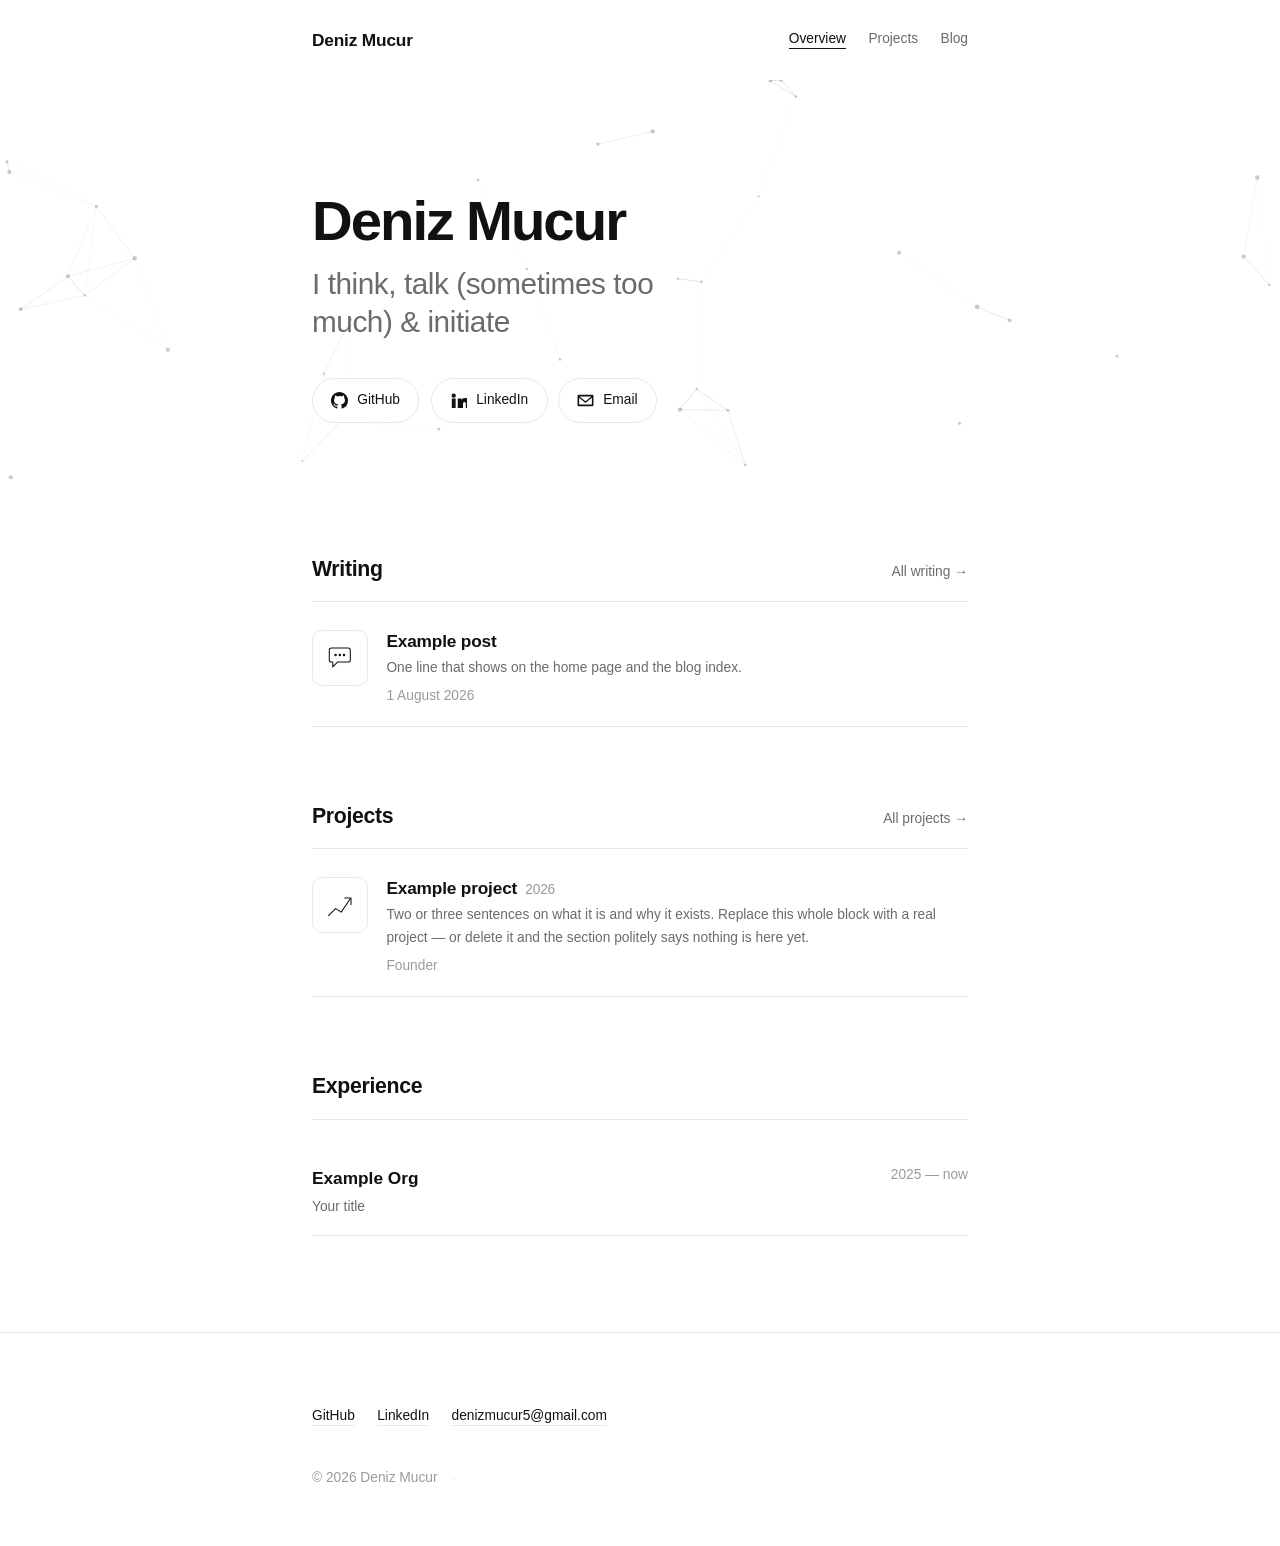
==== index.html @ f3b54692 "Build personal site: overview, projects, blog Static site with no build step. Everything editable li" ====
<!doctype html>
<html lang="en">
  <head>
    <meta charset="utf-8" />
    <meta name="viewport" content="width=device-width, initial-scale=1" />
    <title>Deniz Mucur</title>
    <meta
      name="description"
      content="Deniz Mucur — I think, talk (sometimes too much) & initiate."
    />
    <link rel="icon" href="favicon.svg" type="image/svg+xml" />
    <link rel="stylesheet" href="css/style.css" />

    <meta property="og:type" content="website" />
    <meta property="og:title" content="Deniz Mucur" />
    <meta
      property="og:description"
      content="I think, talk (sometimes too much) & initiate."
    />

    <script defer src="content.js"></script>
    <script defer src="js/glyphs.js"></script>
    <script defer src="js/site.js"></script>
    <script defer src="js/hero.js"></script>
    <script defer src="js/game.js"></script>
  </head>

  <body data-page="home">
    <a class="skip" href="#main">Skip to content</a>

    <header class="site-head" data-site-head></header>

    <main id="main">
      <section class="hero">
        <canvas id="hero-canvas" aria-hidden="true"></canvas>
        <div class="wrap">
          <!-- Text below is the fallback for no-JS; content.js is authoritative. -->
          <h1 data-hero-name>Deniz Mucur</h1>
          <p class="tagline" data-hero-tagline>
            I think, talk (sometimes too much) &amp; initiate
          </p>
          <div class="contact" data-contact>
            <a class="btn" href="https://github.com/denizzmcr">GitHub</a>
            <a class="btn" href="https://www.linkedin.com/in/deniz-mucur-66b63136b/">LinkedIn</a>
            <a class="btn" href="mailto:denizmucur5@gmail.com">Email</a>
          </div>
        </div>
      </section>

      <div class="wrap">
        <section class="section reveal">
          <div class="section-head">
            <h2>Writing</h2>
            <a class="section-more" href="blog.html">All writing</a>
          </div>
          <div class="entries" data-home-posts></div>
        </section>

        <section class="section reveal">
          <div class="section-head">
            <h2>Projects</h2>
            <a class="section-more" href="projects.html">All projects</a>
          </div>
          <div class="entries" data-home-projects></div>
        </section>

        <section class="section reveal">
          <div class="section-head">
            <h2>Experience</h2>
          </div>
          <ul class="entries" data-experience></ul>
        </section>
      </div>
    </main>

    <footer class="site-foot" data-site-foot></footer>
  </body>
</html>
---- css/style.css ----
/* ============================================================
   Deniz Mucur — personal site
   Light, editorial, black on white. One accent. No web fonts.
   ============================================================ */

/* ── Tokens ───────────────────────────────────────────────── */
:root {
  --bg: #ffffff;
  --ink: #111111;
  --muted: #6b6b6b;
  --faint: #9a9a9a;
  --rule: #e8e8e8;
  --tint: #f6f7f9;
  --accent: #2b5cff;

  --wrap: 44rem;
  --measure: 38rem;

  /* fluid type scale */
  --step--1: clamp(0.8rem, 0.78rem + 0.1vw, 0.86rem);
  --step-0: clamp(1rem, 0.97rem + 0.15vw, 1.08rem);
  --step-1: clamp(1.15rem, 1.09rem + 0.3vw, 1.35rem);
  --step-2: clamp(1.45rem, 1.3rem + 0.7vw, 1.9rem);
  --step-3: clamp(2.1rem, 1.6rem + 2.4vw, 3.6rem);

  --sans: -apple-system, BlinkMacSystemFont, "Segoe UI", Inter, Roboto,
    "Helvetica Neue", Arial, sans-serif;
  --mono: ui-monospace, SFMono-Regular, "SF Mono", Menlo, Consolas, monospace;

  --ease: cubic-bezier(0.22, 0.61, 0.36, 1);
}

/* ── Reset ────────────────────────────────────────────────── */
*,
*::before,
*::after {
  box-sizing: border-box;
}
* {
  margin: 0;
}
html {
  -webkit-text-size-adjust: 100%;
  scroll-behavior: smooth;
}
body {
  background: var(--bg);
  color: var(--ink);
  font: 400 var(--step-0) / 1.65 var(--sans);
  -webkit-font-smoothing: antialiased;
  text-rendering: optimizeLegibility;
  overflow-x: hidden;
}
img,
svg,
canvas {
  display: block;
  max-width: 100%;
}
button {
  font: inherit;
  color: inherit;
  background: none;
  border: 0;
  cursor: pointer;
}
a {
  color: inherit;
}
ul,
ol {
  list-style: none;
  padding: 0;
}

:focus-visible {
  outline: 2px solid var(--accent);
  outline-offset: 3px;
  border-radius: 3px;
}

.skip {
  position: absolute;
  left: -9999px;
  top: 0;
  background: var(--ink);
  color: var(--bg);
  padding: 0.6rem 1rem;
  z-index: 100;
}
.skip:focus {
  left: 0.5rem;
  top: 0.5rem;
}

.visually-hidden {
  position: absolute;
  width: 1px;
  height: 1px;
  overflow: hidden;
  clip: rect(0 0 0 0);
  clip-path: inset(50%);
  white-space: nowrap;
}

/* ── Layout ───────────────────────────────────────────────── */
.wrap {
  width: 100%;
  max-width: var(--wrap);
  margin-inline: auto;
  padding-inline: 1.5rem;
}

main {
  padding-bottom: 1rem;
}

.section {
  margin-top: 4.5rem;
}

.section-head {
  display: flex;
  align-items: baseline;
  justify-content: space-between;
  gap: 1rem;
  padding-bottom: 0.9rem;
  margin-bottom: 1.75rem;
  border-bottom: 1px solid var(--rule);
}
.section-head h2 {
  font-size: var(--step-1);
  font-weight: 600;
  letter-spacing: -0.015em;
}
.section-more {
  font-size: var(--step--1);
  color: var(--muted);
  text-decoration: none;
  white-space: nowrap;
  transition: color 0.15s var(--ease);
}
.section-more:hover {
  color: var(--accent);
}
.section-more::after {
  content: " →";
}

.empty {
  color: var(--faint);
  font-size: var(--step--1);
  padding: 1.25rem 0 0.5rem;
}

/* ── Header ───────────────────────────────────────────────── */
.site-head {
  position: relative;
  z-index: 3;
  padding: 1.6rem 0;
}
.site-head .wrap {
  display: flex;
  align-items: center;
  justify-content: space-between;
  gap: 1.5rem;
}
.brand {
  font-weight: 600;
  text-decoration: none;
  letter-spacing: -0.01em;
}
.site-nav ul {
  display: flex;
  gap: 1.4rem;
  font-size: var(--step--1);
}
.site-nav a {
  color: var(--muted);
  text-decoration: none;
  padding-bottom: 2px;
  border-bottom: 1px solid transparent;
  transition: color 0.15s var(--ease), border-color 0.15s var(--ease);
}
.site-nav a:hover {
  color: var(--ink);
}
.site-nav a[aria-current="page"] {
  color: var(--ink);
  border-bottom-color: var(--ink);
}

/* ── Hero ─────────────────────────────────────────────────── */
.hero {
  position: relative;
  padding: clamp(3rem, 9vw, 7rem) 0 clamp(2rem, 5vw, 3.5rem);
}
#hero-canvas {
  position: absolute;
  inset: 0;
  width: 100%;
  height: 100%;
  z-index: 0;
  pointer-events: none;
}
.hero .wrap {
  position: relative;
  z-index: 1;
}
.hero h1 {
  font-size: var(--step-3);
  font-weight: 600;
  line-height: 1.04;
  letter-spacing: -0.035em;
}
.hero .tagline {
  margin-top: 0.9rem;
  font-size: var(--step-2);
  color: var(--muted);
  letter-spacing: -0.015em;
  line-height: 1.3;
  max-width: 22ch;
}

/* ── Contact buttons ──────────────────────────────────────── */
.contact {
  display: flex;
  flex-wrap: wrap;
  gap: 0.7rem;
  margin-top: 2.25rem;
}
.btn {
  display: inline-flex;
  align-items: center;
  gap: 0.55rem;
  padding: 0.65rem 1.15rem;
  border: 1px solid var(--rule);
  border-radius: 999px;
  background: var(--bg);
  font-size: var(--step--1);
  font-weight: 500;
  text-decoration: none;
  white-space: nowrap;
  transition: border-color 0.18s var(--ease), color 0.18s var(--ease),
    box-shadow 0.18s var(--ease), transform 0.35s var(--ease);
  will-change: transform;
}
.btn:hover {
  border-color: var(--ink);
  box-shadow: 0 6px 18px rgb(0 0 0 / 0.07);
}
.btn.is-magnetic {
  transition: border-color 0.18s var(--ease), color 0.18s var(--ease),
    box-shadow 0.18s var(--ease), transform 0.08s linear;
}
.btn svg {
  width: 17px;
  height: 17px;
  flex: none;
  fill: currentColor;
}
.btn.is-copied {
  border-color: var(--accent);
  color: var(--accent);
}

/* ── Entries (posts + projects) ───────────────────────────── */
.entries {
  display: flex;
  flex-direction: column;
}
.entry {
  display: grid;
  grid-template-columns: 3.5rem 1fr;
  gap: 1.15rem;
  align-items: start;
  padding: 1.15rem 0;
  border-bottom: 1px solid var(--rule);
  text-decoration: none;
  color: inherit;
}
.entries > .entry:first-child {
  padding-top: 0;
}
a.entry {
  transition: background-color 0.18s var(--ease);
}
a.entry:hover {
  background: linear-gradient(90deg, var(--tint), transparent 92%);
  box-shadow: -0.75rem 0 0 var(--tint), 0.75rem 0 0 transparent;
}

.entry-tile {
  display: grid;
  place-items: center;
  width: 3.5rem;
  height: 3.5rem;
  border: 1px solid var(--rule);
  border-radius: 10px;
  color: var(--ink);
  background: var(--bg);
  transition: border-color 0.2s var(--ease), color 0.2s var(--ease);
}
.entry:hover .entry-tile {
  border-color: var(--accent);
  color: var(--accent);
}
.entry-tile .glyph {
  width: 2.1rem;
  height: 2.1rem;
}

.entry-title {
  display: block;
  font-size: var(--step-0);
  font-weight: 600;
  letter-spacing: -0.01em;
  line-height: 1.35;
}
.entry:hover .entry-title {
  color: var(--accent);
}
.entry-blurb {
  display: block;
  margin-top: 0.2rem;
  color: var(--muted);
  font-size: var(--step--1);
  max-width: var(--measure);
}
.entry-meta {
  display: block;
  margin-top: 0.35rem;
  color: var(--faint);
  font-size: var(--step--1);
}
.entry-year {
  margin-left: 0.5rem;
  font-weight: 400;
  color: var(--faint);
  font-size: var(--step--1);
}
.entry-links {
  display: flex;
  flex-wrap: wrap;
  gap: 1rem;
  margin-top: 0.6rem;
  font-size: var(--step--1);
}
.entry-links a {
  color: var(--accent);
  text-decoration: none;
  border-bottom: 1px solid transparent;
}
.entry-links a:hover {
  border-bottom-color: currentColor;
}
.entry-links a::after {
  content: " ↗";
  color: var(--faint);
}

/* roomier cards on the projects page */
.entry--card {
  padding: 1.75rem 0;
}
.entry--card .entry-title {
  font-size: var(--step-1);
}

/* year headings on the blog index */
.year-head {
  margin: 2.5rem 0 0.5rem;
  font-size: var(--step--1);
  font-weight: 500;
  color: var(--faint);
  font-variant-numeric: tabular-nums;
}
.year-head:first-child {
  margin-top: 0;
}

/* ── Experience ───────────────────────────────────────────── */
.xp {
  display: grid;
  grid-template-columns: 1fr auto;
  gap: 0.25rem 1.5rem;
  padding: 1rem 0;
  border-bottom: 1px solid var(--rule);
}
.xp-org {
  font-weight: 600;
}
.xp-period {
  grid-row: 1;
  grid-column: 2;
  color: var(--faint);
  font-size: var(--step--1);
  font-variant-numeric: tabular-nums;
  white-space: nowrap;
}
.xp-role {
  grid-column: 1 / -1;
  color: var(--muted);
  font-size: var(--step--1);
}
.xp-note {
  grid-column: 1 / -1;
  color: var(--faint);
  font-size: var(--step--1);
}

/* ── Footer ───────────────────────────────────────────────── */
.site-foot {
  margin-top: 5rem;
  padding: 3rem 0 3.5rem;
  border-top: 1px solid var(--rule);
}
.foot-bio {
  max-width: var(--measure);
  color: var(--muted);
  font-size: var(--step-0);
}
.foot-bio:empty {
  display: none;
}
.foot-links {
  display: flex;
  flex-wrap: wrap;
  gap: 1.4rem;
  margin-top: 1.5rem;
  font-size: var(--step--1);
}
.foot-links a {
  text-decoration: none;
  color: var(--ink);
  border-bottom: 1px solid var(--rule);
  padding-bottom: 2px;
  transition: color 0.15s var(--ease), border-color 0.15s var(--ease);
}
.foot-links a:hover {
  color: var(--accent);
  border-bottom-color: var(--accent);
}
.colophon {
  display: flex;
  align-items: center;
  gap: 0.5rem;
  margin-top: 2.5rem;
  font-size: var(--step--1);
  color: var(--faint);
}
.egg {
  padding: 0 0.4rem;
  color: var(--rule);
  line-height: 1;
  transition: color 0.2s var(--ease);
}
.egg:hover {
  color: var(--accent);
}

/* ── Prose (blog post body) ───────────────────────────────── */
.post-head {
  margin-top: 2rem;
  padding-bottom: 1.5rem;
  border-bottom: 1px solid var(--rule);
}
.post-head h1 {
  font-size: var(--step-2);
  font-weight: 600;
  letter-spacing: -0.025em;
  line-height: 1.15;
  max-width: var(--measure);
}
.post-date {
  margin-top: 0.6rem;
  color: var(--faint);
  font-size: var(--step--1);
}

.prose {
  max-width: var(--measure);
  margin-top: 2rem;
  font-size: var(--step-0);
  line-height: 1.75;
}
.prose > * + * {
  margin-top: 1.15rem;
}
.prose h2 {
  margin-top: 2.75rem;
  font-size: var(--step-1);
  font-weight: 600;
  letter-spacing: -0.015em;
}
.prose h3 {
  margin-top: 2rem;
  font-size: var(--step-0);
  font-weight: 600;
}
.prose ul,
.prose ol {
  padding-left: 1.3rem;
  list-style: disc;
}
.prose ol {
  list-style: decimal;
}
.prose li + li {
  margin-top: 0.4rem;
}
.prose a {
  color: var(--accent);
  text-decoration: none;
  border-bottom: 1px solid rgb(43 92 255 / 0.3);
}
.prose a:hover {
  border-bottom-color: var(--accent);
}
.prose blockquote {
  padding-left: 1.15rem;
  border-left: 2px solid var(--rule);
  color: var(--muted);
}
.prose code {
  font: 0.9em/1.5 var(--mono);
  background: var(--tint);
  padding: 0.15em 0.4em;
  border-radius: 4px;
}
.prose pre {
  background: var(--tint);
  border: 1px solid var(--rule);
  border-radius: 8px;
  padding: 1rem 1.15rem;
  overflow-x: auto;
}
.prose pre code {
  background: none;
  padding: 0;
  font-size: 0.86rem;
}
.prose img {
  border-radius: 8px;
}
.prose hr {
  border: 0;
  border-top: 1px solid var(--rule);
  margin: 2.5rem 0;
}

.post-nav {
  display: flex;
  justify-content: space-between;
  gap: 1.5rem;
  margin-top: 4rem;
  padding-top: 1.5rem;
  border-top: 1px solid var(--rule);
  font-size: var(--step--1);
}
.post-nav span {
  max-width: 45%;
}
.post-nav-next {
  text-align: right;
}
.post-nav a {
  color: var(--muted);
  text-decoration: none;
}
.post-nav a:hover {
  color: var(--accent);
}

.page-intro {
  margin-top: 1.5rem;
  margin-bottom: 3rem;
}
.page-intro h1 {
  font-size: var(--step-2);
  font-weight: 600;
  letter-spacing: -0.025em;
}
.page-intro p {
  margin-top: 0.5rem;
  color: var(--muted);
  max-width: var(--measure);
}

/* ── Scroll reveal ────────────────────────────────────────────
   Content is visible by default. Only once JS has confirmed it can
   actually run the animation does it add .js-reveal and hide things —
   so a failed observer can never leave the page blank. */
.js-reveal .reveal {
  opacity: 0;
  transform: translateY(12px);
  transition: opacity 0.5s var(--ease), transform 0.5s var(--ease);
}
.js-reveal .reveal.is-visible {
  opacity: 1;
  transform: none;
}

/* ── Glyph illustrations ──────────────────────────────────── */
.glyph {
  width: 100%;
  height: 100%;
  fill: none;
  stroke: currentColor;
  stroke-width: 1.5;
  stroke-linecap: round;
  stroke-linejoin: round;
  overflow: hidden; /* keeps the wave inside its tile as it slides */
}
.glyph .g-dot,
.glyph .g-cell,
.glyph .g-core {
  fill: currentColor;
  stroke: none;
}
/* 100 comfortably exceeds the longest line in a 48-unit box, so at
   offset 0 the whole stroke shows and at offset 100 none of it does. */
.glyph .g-edge,
.glyph .g-draw,
.glyph .g-tip,
.glyph .g-rays line {
  stroke-dasharray: 100;
  stroke-dashoffset: 0;
}
.glyph :where(.g-node, .g-cell, .g-core, .g-layer) {
  transform-box: fill-box;
  transform-origin: center;
}

@keyframes g-draw {
  from {
    stroke-dashoffset: 100;
  }
  to {
    stroke-dashoffset: 0;
  }
}
@keyframes g-pop {
  0% {
    transform: scale(0.4);
    opacity: 0;
  }
  60% {
    transform: scale(1.15);
    opacity: 1;
  }
  100% {
    transform: scale(1);
    opacity: 1;
  }
}
@keyframes g-fade {
  from {
    opacity: 0;
    transform: scale(0.5);
  }
  to {
    opacity: 1;
    transform: scale(1);
  }
}
@keyframes g-type {
  0%,
  60%,
  100% {
    opacity: 0.25;
    transform: translateY(0);
  }
  30% {
    opacity: 1;
    transform: translateY(-2px);
  }
}
@keyframes g-slide {
  to {
    transform: translateX(16px);
  }
}
@keyframes g-spin {
  to {
    transform: rotate(360deg);
  }
}
@keyframes g-spread {
  0% {
    transform: translateY(0);
  }
  55% {
    transform: translateY(var(--dy, 0));
  }
  100% {
    transform: translateY(0);
  }
}

/* one-shot: on first scroll-in, and again on hover */
:where(.entry:hover, .glyph.is-seen) .g-edge,
:where(.entry:hover, .glyph.is-seen) .g-draw,
:where(.entry:hover, .glyph.is-seen) .g-rays line {
  animation: g-draw 0.65s var(--ease) backwards;
}
:where(.entry:hover, .glyph.is-seen) .g-tip {
  animation: g-draw 0.4s var(--ease) 0.45s backwards;
}
:where(.entry:hover, .glyph.is-seen) .g-node {
  animation: g-pop 0.5s var(--ease) backwards;
}
:where(.entry:hover, .glyph.is-seen) .g-cell {
  animation: g-fade 0.4s var(--ease) backwards;
}
:where(.entry:hover, .glyph.is-seen) .g-core {
  animation: g-pop 0.45s var(--ease) 0.2s backwards;
}
:where(.entry:hover, .glyph.is-seen) .g-layer {
  animation: g-spread 0.7s var(--ease);
}

/* staggers */
.glyph .g-node:nth-of-type(1) { animation-delay: 0.1s; }
.glyph .g-node:nth-of-type(2) { animation-delay: 0.2s; }
.glyph .g-node:nth-of-type(3) { animation-delay: 0.3s; }
.glyph .g-node:nth-of-type(4) { animation-delay: 0.4s; }
.glyph .g-cell:nth-of-type(3n + 1) { animation-delay: 0.05s; }
.glyph .g-cell:nth-of-type(3n + 2) { animation-delay: 0.15s; }
.glyph .g-cell:nth-of-type(3n) { animation-delay: 0.25s; }
.glyph .g-rays line:nth-of-type(even) { animation-delay: 0.12s; }
.glyph .g-layer:nth-of-type(1) { --dy: 5px; }
.glyph .g-layer:nth-of-type(2) { --dy: 0px; }
.glyph .g-layer:nth-of-type(3) { --dy: -5px; }

/* looping: hover only, so nothing fidgets on its own */
.entry:hover .g-dot {
  animation: g-type 1.1s ease-in-out infinite;
}
.entry:hover .g-dot:nth-of-type(2) { animation-delay: 0.15s; }
.entry:hover .g-dot:nth-of-type(3) { animation-delay: 0.3s; }
.entry:hover .g-wave {
  animation: g-slide 1.6s linear infinite;
}
.entry:hover .g-orbiter {
  transform-box: view-box;
  transform-origin: 24px 24px;
  animation: g-spin 2.4s linear infinite;
}

/* ── Mini game overlay ────────────────────────────────────── */
.game {
  position: fixed;
  inset: 0;
  z-index: 50;
  display: grid;
  place-items: center;
  background: rgb(255 255 255 / 0.92);
  backdrop-filter: blur(6px);
  padding: 1.5rem;
}
.game[hidden] {
  display: none;
}
.game-panel {
  text-align: center;
}
.game-score {
  display: flex;
  justify-content: space-between;
  align-items: baseline;
  margin-bottom: 0.75rem;
  font-size: var(--step--1);
  color: var(--muted);
  font-variant-numeric: tabular-nums;
}
#game-canvas {
  border: 1px solid var(--rule);
  border-radius: 12px;
  background: var(--bg);
  touch-action: none;
  width: min(84vw, 84vh, 30rem);
  height: min(84vw, 84vh, 30rem);
}
.game-hint {
  margin-top: 1rem;
  font-size: var(--step--1);
  color: var(--faint);
}
.game-close {
  position: absolute;
  top: 1.25rem;
  right: 1.25rem;
  padding: 0.4rem 0.7rem;
  font-size: 1.25rem;
  line-height: 1;
  color: var(--muted);
  border-radius: 6px;
}
.game-close:hover {
  color: var(--ink);
  background: var(--tint);
}

/* ── Responsive ───────────────────────────────────────────── */
@media (max-width: 30rem) {
  .site-head .wrap {
    flex-direction: column;
    align-items: flex-start;
    gap: 0.85rem;
  }
  .entry {
    grid-template-columns: 2.75rem 1fr;
    gap: 0.9rem;
  }
  .entry-tile {
    width: 2.75rem;
    height: 2.75rem;
    border-radius: 8px;
  }
  .entry-tile .glyph {
    width: 1.7rem;
    height: 1.7rem;
  }
  .xp {
    grid-template-columns: 1fr;
  }
  .xp-period {
    grid-row: auto;
    grid-column: 1;
  }
  .contact .btn {
    flex: 1 1 auto;
    justify-content: center;
  }
}

/* ── Reduced motion ───────────────────────────────────────── */
@media (prefers-reduced-motion: reduce) {
  html {
    scroll-behavior: auto;
  }
  *,
  *::before,
  *::after {
    animation-duration: 0.001ms !important;
    animation-iteration-count: 1 !important;
    transition-duration: 0.001ms !important;
  }
  .reveal {
    opacity: 1;
    transform: none;
  }
  #hero-canvas {
    display: none;
  }
}
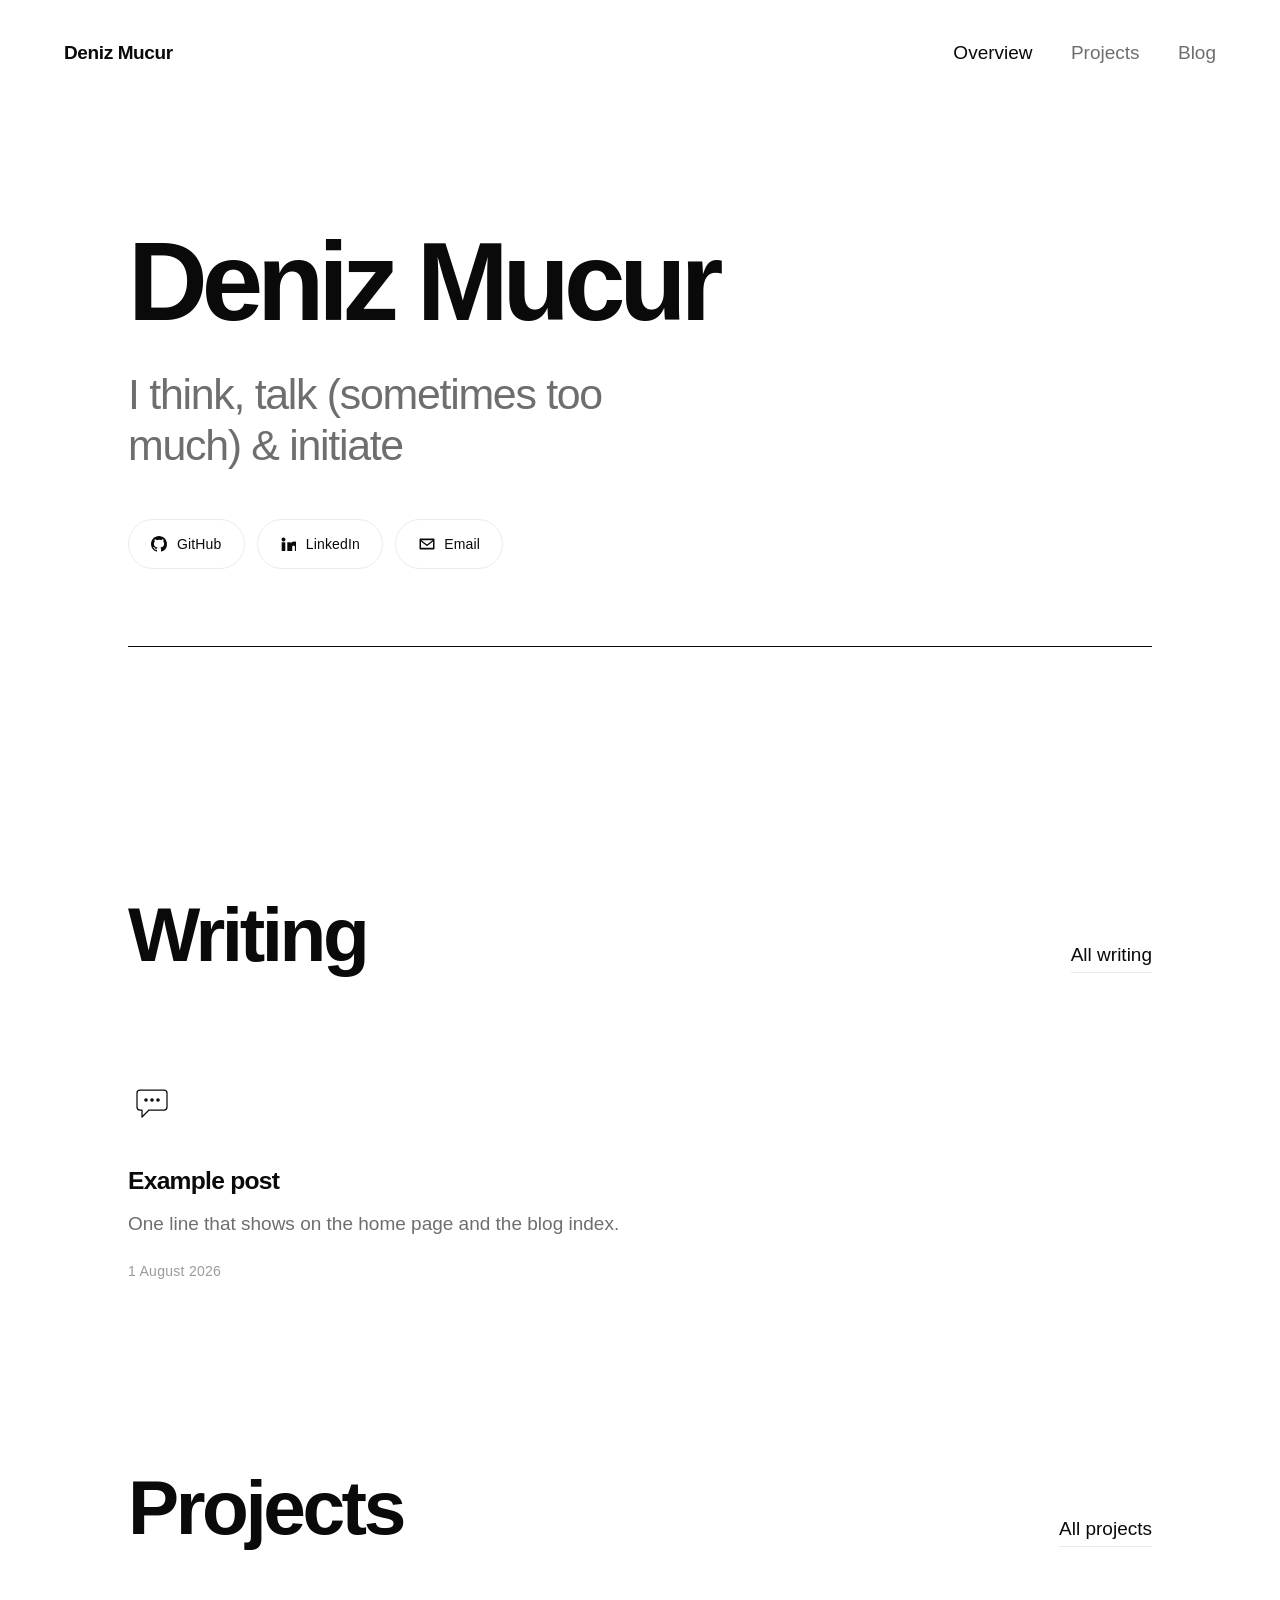
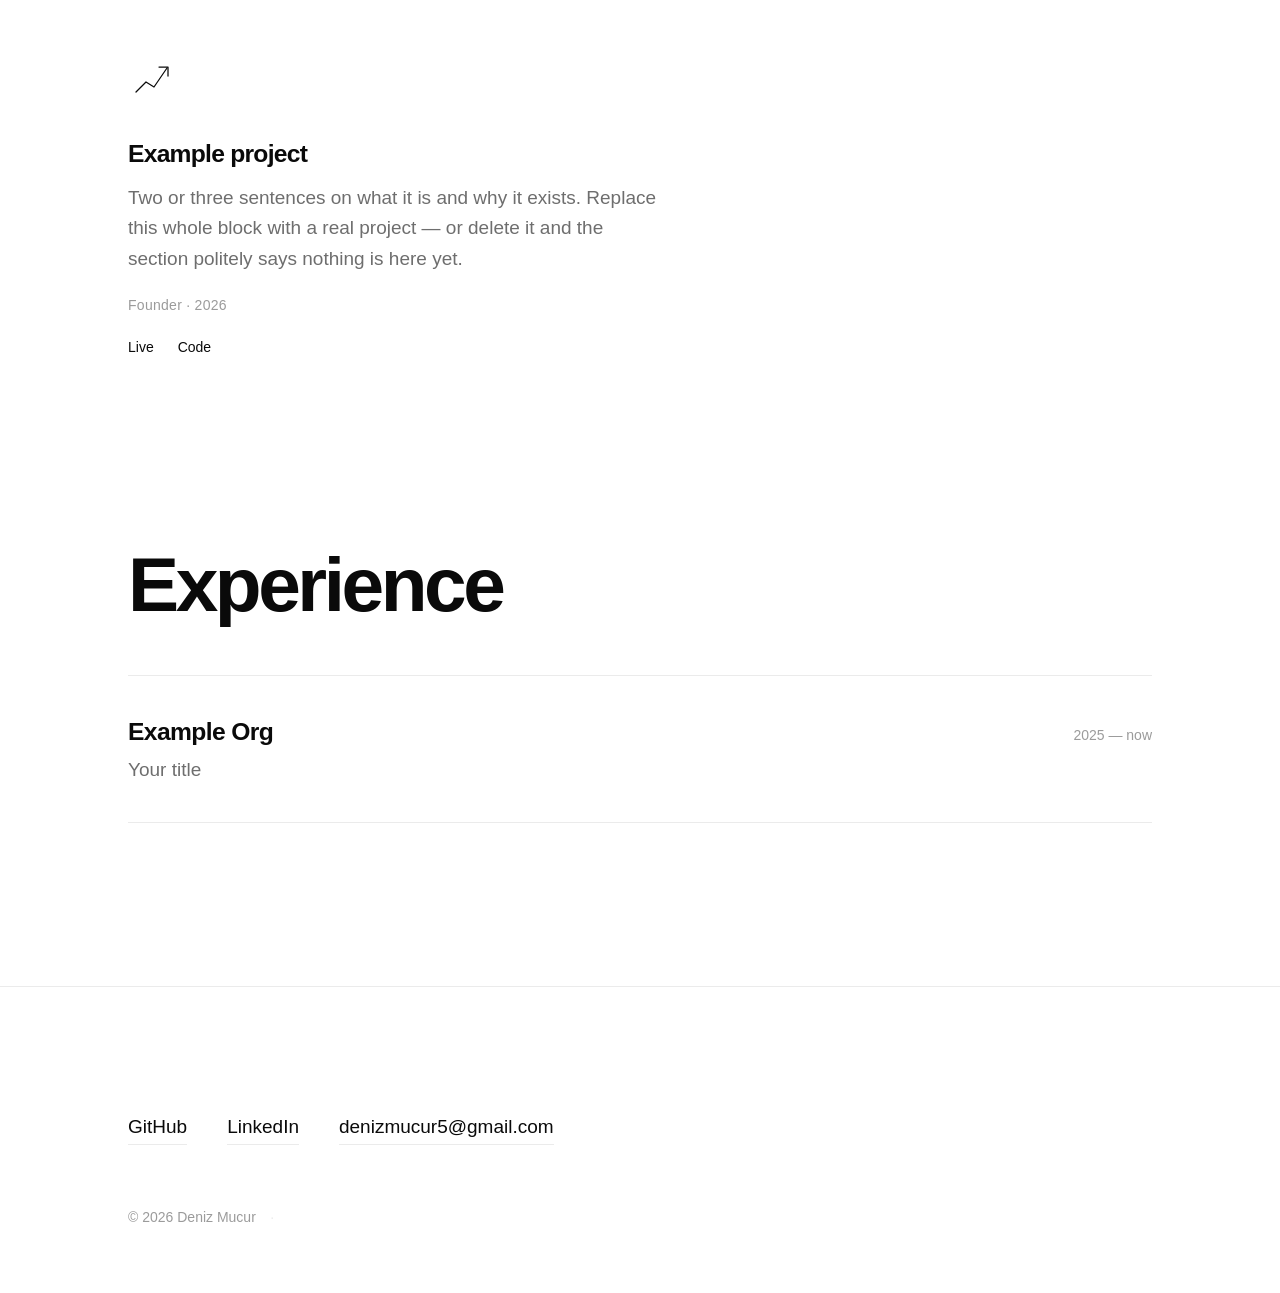
==== commit f123f322: "Redesign to Ahlin-style minimalism Monochrome, oversized type, extreme whitespace, and all motion mo" ====
--- a/index.html
+++ b/index.html
@@ -21,56 +21,49 @@
     <script defer src="content.js"></script>
     <script defer src="js/glyphs.js"></script>
     <script defer src="js/site.js"></script>
-    <script defer src="js/hero.js"></script>
     <script defer src="js/game.js"></script>
   </head>
 
   <body data-page="home">
     <a class="skip" href="#main">Skip to content</a>
 
-    <header class="site-head" data-site-head></header>
+    <header class="site-head wrap" data-site-head></header>
 
-    <main id="main">
+    <main id="main" class="wrap">
       <section class="hero">
-        <canvas id="hero-canvas" aria-hidden="true"></canvas>
-        <div class="wrap">
-          <!-- Text below is the fallback for no-JS; content.js is authoritative. -->
-          <h1 data-hero-name>Deniz Mucur</h1>
-          <p class="tagline" data-hero-tagline>
-            I think, talk (sometimes too much) &amp; initiate
-          </p>
-          <div class="contact" data-contact>
-            <a class="btn" href="https://github.com/denizzmcr">GitHub</a>
-            <a class="btn" href="https://www.linkedin.com/in/deniz-mucur-66b63136b/">LinkedIn</a>
-            <a class="btn" href="mailto:denizmucur5@gmail.com">Email</a>
-          </div>
+        <!-- Text below is the fallback for no-JS; content.js is authoritative. -->
+        <h1 class="hero-name" data-hero-name>Deniz Mucur</h1>
+        <p class="hero-tagline" data-hero-tagline>
+          I think, talk (sometimes too much) &amp; initiate
+        </p>
+        <div class="contact" data-contact>
+          <a class="btn" href="https://github.com/denizzmcr">GitHub</a>
+          <a class="btn" href="https://www.linkedin.com/in/deniz-mucur-66b63136b/">LinkedIn</a>
+          <a class="btn" href="mailto:denizmucur5@gmail.com">Email</a>
         </div>
+        <div class="hero-rule" aria-hidden="true"></div>
       </section>
 
-      <div class="wrap">
-        <section class="section reveal">
-          <div class="section-head">
-            <h2>Writing</h2>
-            <a class="section-more" href="blog.html">All writing</a>
-          </div>
-          <div class="entries" data-home-posts></div>
-        </section>
+      <section class="section">
+        <div class="section-head">
+          <h2 class="section-title rise">Writing</h2>
+          <a class="link link--static" href="blog.html">All writing</a>
+        </div>
+        <ul class="grid" data-home-posts></ul>
+      </section>
 
-        <section class="section reveal">
-          <div class="section-head">
-            <h2>Projects</h2>
-            <a class="section-more" href="projects.html">All projects</a>
-          </div>
-          <div class="entries" data-home-projects></div>
-        </section>
+      <section class="section">
+        <div class="section-head">
+          <h2 class="section-title rise">Projects</h2>
+          <a class="link link--static" href="projects.html">All projects</a>
+        </div>
+        <ul class="grid" data-home-projects></ul>
+      </section>
 
-        <section class="section reveal">
-          <div class="section-head">
-            <h2>Experience</h2>
-          </div>
-          <ul class="entries" data-experience></ul>
-        </section>
-      </div>
+      <section class="section">
+        <h2 class="section-title rise">Experience</h2>
+        <ul class="xp-list" data-experience></ul>
+      </section>
     </main>
 
     <footer class="site-foot" data-site-foot></footer>
--- a/css/style.css
+++ b/css/style.css
@@ -1,27 +1,36 @@
 /* ============================================================
    Deniz Mucur — personal site
-   Light, editorial, black on white. One accent. No web fonts.
+   Ahlin-style minimalism: monochrome, oversized type, extreme
+   whitespace, alternating flex card grid. All motion is CSS.
    ============================================================ */
 
 /* ── Tokens ───────────────────────────────────────────────── */
 :root {
   --bg: #ffffff;
-  --ink: #111111;
-  --muted: #6b6b6b;
-  --faint: #9a9a9a;
-  --rule: #e8e8e8;
-  --tint: #f6f7f9;
-  --accent: #2b5cff;
-
-  --wrap: 44rem;
-  --measure: 38rem;
-
-  /* fluid type scale */
-  --step--1: clamp(0.8rem, 0.78rem + 0.1vw, 0.86rem);
-  --step-0: clamp(1rem, 0.97rem + 0.15vw, 1.08rem);
-  --step-1: clamp(1.15rem, 1.09rem + 0.3vw, 1.35rem);
-  --step-2: clamp(1.45rem, 1.3rem + 0.7vw, 1.9rem);
-  --step-3: clamp(2.1rem, 1.6rem + 2.4vw, 3.6rem);
+  --ink: #0a0a0a; /* rich black — body and headings */
+  --muted: #6e6e6e; /* metadata grey, AA on white */
+  --faint: #9b9b9b;
+  --rule: #ebebeb;
+
+  --wrap: 72rem; /* page container */
+  /* Body copy caps at ~70 characters a line. Note this is 50ch, not 70ch:
+     `ch` is the width of "0", which is far wider than the average letter,
+     so 70ch actually renders about 100 characters. 50ch measures out at
+     ~72. Raise it if you want longer lines. */
+  --measure: 50ch;
+
+  /* fluid scale — small steps for text, oversized for headings */
+  --step--1: clamp(0.8125rem, 0.79rem + 0.12vw, 0.875rem);
+  --step-0: clamp(1.0625rem, 1.02rem + 0.22vw, 1.1875rem);
+  --step-1: clamp(1.25rem, 1.14rem + 0.5vw, 1.625rem);
+  --step-2: clamp(1.75rem, 1.4rem + 1.6vw, 2.75rem);
+  --step-3: clamp(2.5rem, 1.75rem + 3.8vw, 5.5rem);
+  --step-4: clamp(3rem, 1.7rem + 6.5vw, 8.5rem);
+
+  /* whitespace */
+  --gap: clamp(2rem, 1rem + 3vw, 3.5rem);
+  --section-gap: clamp(6rem, 3rem + 9vw, 12rem);
+  --card-pad: clamp(1.25rem, 2.2vw, 2rem);
 
   --sans: -apple-system, BlinkMacSystemFont, "Segoe UI", Inter, Roboto,
     "Helvetica Neue", Arial, sans-serif;
@@ -41,21 +50,17 @@
 }
 html {
   -webkit-text-size-adjust: 100%;
-  scroll-behavior: smooth;
 }
 body {
   background: var(--bg);
   color: var(--ink);
-  font: 400 var(--step-0) / 1.65 var(--sans);
+  font: 400 var(--step-0) / 1.6 var(--sans);
   -webkit-font-smoothing: antialiased;
   text-rendering: optimizeLegibility;
   overflow-x: hidden;
 }
-img,
-svg,
-canvas {
+svg {
   display: block;
-  max-width: 100%;
 }
 button {
   font: inherit;
@@ -74,9 +79,9 @@
 }
 
 :focus-visible {
-  outline: 2px solid var(--accent);
-  outline-offset: 3px;
-  border-radius: 3px;
+  outline: 2px solid var(--ink);
+  outline-offset: 4px;
+  border-radius: 2px;
 }
 
 .skip {
@@ -85,7 +90,7 @@
   top: 0;
   background: var(--ink);
   color: var(--bg);
-  padding: 0.6rem 1rem;
+  padding: 0.7rem 1.1rem;
   z-index: 100;
 }
 .skip:focus {
@@ -98,7 +103,6 @@
   width: 1px;
   height: 1px;
   overflow: hidden;
-  clip: rect(0 0 0 0);
   clip-path: inset(50%);
   white-space: nowrap;
 }
@@ -108,317 +112,454 @@
   width: 100%;
   max-width: var(--wrap);
   margin-inline: auto;
-  padding-inline: 1.5rem;
-}
-
-main {
-  padding-bottom: 1rem;
+  padding-inline: clamp(1.5rem, 5vw, 4rem);
 }
 
 .section {
-  margin-top: 4.5rem;
-}
-
+  margin-top: var(--section-gap);
+}
+
+/* Oversized, heavy section headers — the loudest thing on the page. */
+.section-title {
+  font-size: var(--step-3);
+  font-weight: 700;
+  line-height: 0.92;
+  letter-spacing: -0.045em;
+  margin-bottom: var(--gap);
+}
 .section-head {
+  display: flex;
+  align-items: flex-end;
+  justify-content: space-between;
+  flex-wrap: wrap;
+  gap: 1rem var(--gap);
+  margin-bottom: calc(var(--gap) * 1.5);
+}
+.section-head .section-title {
+  margin-bottom: 0;
+}
+
+.empty {
+  color: var(--faint);
+  font-size: var(--step-0);
+}
+
+/* ── Animated underline, used on every inline link ────────── */
+.link {
+  position: relative;
+  text-decoration: none;
+  white-space: nowrap;
+}
+.link::after {
+  content: "";
+  position: absolute;
+  left: 0;
+  right: 0;
+  bottom: -0.15em;
+  height: 1px;
+  background: currentColor;
+  transform: scaleX(0);
+  transform-origin: right center;
+  transition: transform 0.45s var(--ease);
+}
+.link:hover::after,
+.link:focus-visible::after {
+  transform: scaleX(1);
+  transform-origin: left center;
+}
+/* Links that read as standing text keep a resting rule that thickens. */
+.link--static::after {
+  transform: scaleX(1);
+  transform-origin: left center;
+  background: var(--rule);
+  transition: background-color 0.35s var(--ease), height 0.35s var(--ease);
+}
+.link--static:hover::after,
+.link--static:focus-visible::after {
+  background: var(--ink);
+  height: 2px;
+}
+
+/* ── Header ───────────────────────────────────────────────── */
+.site-head {
   display: flex;
   align-items: baseline;
   justify-content: space-between;
-  gap: 1rem;
-  padding-bottom: 0.9rem;
-  margin-bottom: 1.75rem;
-  border-bottom: 1px solid var(--rule);
-}
-.section-head h2 {
-  font-size: var(--step-1);
+  flex-wrap: wrap;
+  gap: 1rem 2rem;
+  padding: clamp(1.75rem, 3vw, 2.75rem) 0;
+}
+.brand {
+  font-size: var(--step-0);
   font-weight: 600;
-  letter-spacing: -0.015em;
-}
-.section-more {
-  font-size: var(--step--1);
-  color: var(--muted);
+  letter-spacing: -0.02em;
   text-decoration: none;
-  white-space: nowrap;
-  transition: color 0.15s var(--ease);
-}
-.section-more:hover {
-  color: var(--accent);
-}
-.section-more::after {
-  content: " →";
-}
-
-.empty {
-  color: var(--faint);
-  font-size: var(--step--1);
-  padding: 1.25rem 0 0.5rem;
-}
-
-/* ── Header ───────────────────────────────────────────────── */
-.site-head {
-  position: relative;
-  z-index: 3;
-  padding: 1.6rem 0;
-}
-.site-head .wrap {
-  display: flex;
-  align-items: center;
-  justify-content: space-between;
-  gap: 1.5rem;
-}
-.brand {
-  font-weight: 600;
-  text-decoration: none;
-  letter-spacing: -0.01em;
-}
-.site-nav ul {
-  display: flex;
-  gap: 1.4rem;
-  font-size: var(--step--1);
+}
+.site-nav {
+  display: flex;
+  gap: clamp(1.25rem, 3vw, 2.5rem);
+  font-size: var(--step-0);
 }
 .site-nav a {
   color: var(--muted);
-  text-decoration: none;
-  padding-bottom: 2px;
-  border-bottom: 1px solid transparent;
-  transition: color 0.15s var(--ease), border-color 0.15s var(--ease);
-}
-.site-nav a:hover {
-  color: var(--ink);
-}
+  transition: color 0.3s var(--ease);
+}
+.site-nav a:hover,
 .site-nav a[aria-current="page"] {
   color: var(--ink);
-  border-bottom-color: var(--ink);
-}
-
-/* ── Hero ─────────────────────────────────────────────────── */
+}
+
+/* ── Hero: typography as the artwork ──────────────────────── */
 .hero {
-  position: relative;
-  padding: clamp(3rem, 9vw, 7rem) 0 clamp(2rem, 5vw, 3.5rem);
-}
-#hero-canvas {
-  position: absolute;
-  inset: 0;
-  width: 100%;
-  height: 100%;
-  z-index: 0;
-  pointer-events: none;
-}
-.hero .wrap {
-  position: relative;
-  z-index: 1;
-}
-.hero h1 {
-  font-size: var(--step-3);
-  font-weight: 600;
-  line-height: 1.04;
-  letter-spacing: -0.035em;
-}
-.hero .tagline {
-  margin-top: 0.9rem;
+  padding: clamp(4rem, 10vw, 11rem) 0 clamp(3rem, 7vw, 7rem);
+}
+.hero-name {
+  font-size: var(--step-4);
+  font-weight: 700;
+  line-height: 0.86;
+  letter-spacing: -0.055em;
+}
+.hero-tagline {
+  margin-top: clamp(1.5rem, 3vw, 2.5rem);
   font-size: var(--step-2);
-  color: var(--muted);
-  letter-spacing: -0.015em;
-  line-height: 1.3;
-  max-width: 22ch;
-}
-
-/* ── Contact buttons ──────────────────────────────────────── */
+  font-weight: 400;
+  line-height: 1.2;
+  letter-spacing: -0.03em;
+  color: var(--muted);
+  max-width: 24ch;
+}
+
+/* A CSS-drawn rule that grows on load — the only decoration. */
+.hero-rule {
+  height: 1px;
+  background: var(--ink);
+  margin-top: clamp(3rem, 6vw, 5rem);
+  transform-origin: left center;
+  animation: rule-grow 1.4s var(--ease) both;
+}
+@keyframes rule-grow {
+  from {
+    transform: scaleX(0);
+  }
+  to {
+    transform: scaleX(1);
+  }
+}
+
+/* ── Contact row ──────────────────────────────────────────── */
 .contact {
   display: flex;
   flex-wrap: wrap;
-  gap: 0.7rem;
-  margin-top: 2.25rem;
+  gap: 0.75rem;
+  margin-top: clamp(2rem, 4vw, 3rem);
 }
 .btn {
   display: inline-flex;
   align-items: center;
-  gap: 0.55rem;
-  padding: 0.65rem 1.15rem;
+  gap: 0.6rem;
+  padding: 0.8rem 1.4rem;
   border: 1px solid var(--rule);
   border-radius: 999px;
-  background: var(--bg);
   font-size: var(--step--1);
   font-weight: 500;
+  letter-spacing: 0.01em;
   text-decoration: none;
   white-space: nowrap;
-  transition: border-color 0.18s var(--ease), color 0.18s var(--ease),
-    box-shadow 0.18s var(--ease), transform 0.35s var(--ease);
-  will-change: transform;
+  transition: border-color 0.35s var(--ease), transform 0.35s var(--ease),
+    box-shadow 0.35s var(--ease);
+}
+.btn svg {
+  width: 16px;
+  height: 16px;
+  flex: none;
+  fill: currentColor;
 }
 .btn:hover {
   border-color: var(--ink);
-  box-shadow: 0 6px 18px rgb(0 0 0 / 0.07);
-}
-.btn.is-magnetic {
-  transition: border-color 0.18s var(--ease), color 0.18s var(--ease),
-    box-shadow 0.18s var(--ease), transform 0.08s linear;
-}
-.btn svg {
-  width: 17px;
-  height: 17px;
-  flex: none;
-  fill: currentColor;
+  transform: translateY(-2px);
+  box-shadow: 0 1px 1px rgb(0 0 0 / 0.04), 0 2px 4px rgb(0 0 0 / 0.04),
+    0 6px 12px rgb(0 0 0 / 0.05);
 }
 .btn.is-copied {
-  border-color: var(--accent);
-  color: var(--accent);
-}
-
-/* ── Entries (posts + projects) ───────────────────────────── */
-.entries {
-  display: flex;
-  flex-direction: column;
-}
-.entry {
-  display: grid;
-  grid-template-columns: 3.5rem 1fr;
-  gap: 1.15rem;
-  align-items: start;
-  padding: 1.15rem 0;
+  border-color: var(--ink);
+}
+
+/* ── Alternating card grid ────────────────────────────────────
+   Flexbox: two half-width cards, then one full-width feature,
+   repeating. Every third card spans the row. */
+.grid {
+  display: flex;
+  flex-wrap: wrap;
+  gap: calc(var(--gap) * 1.35) var(--gap);
+  /* Pulled out by the card's own padding so card text sits on the same
+     left edge as the section titles. Always smaller than the page
+     gutter, so it can never cause a horizontal scrollbar. */
+  margin-inline: calc(var(--card-pad) * -1);
+}
+.card {
+  position: relative;
+  flex: 1 1 calc(50% - var(--gap) / 2 - var(--card-pad));
+  min-width: min(20rem, 100%);
+  padding: var(--card-pad);
+  border-radius: 4px;
+  transition: transform 0.5s var(--ease), box-shadow 0.5s var(--ease);
+}
+.card:nth-child(3n) {
+  flex-basis: 100%;
+}
+
+/* Layered shadow — many soft passes read as real depth. */
+.card:hover {
+  transform: translateY(-4px);
+  box-shadow: 0 1px 1px rgb(0 0 0 / 0.03), 0 2px 2px rgb(0 0 0 / 0.03),
+    0 4px 4px rgb(0 0 0 / 0.03), 0 8px 8px rgb(0 0 0 / 0.03),
+    0 16px 16px rgb(0 0 0 / 0.03), 0 32px 32px rgb(0 0 0 / 0.04),
+    0 48px 64px rgb(0 0 0 / 0.05);
+}
+
+.card-mark {
+  display: block;
+  width: 3rem;
+  height: 3rem;
+  margin-bottom: clamp(1.5rem, 3vw, 2.5rem);
+  color: var(--ink);
+}
+.card-title {
+  font-size: var(--step-1);
+  font-weight: 600;
+  line-height: 1.15;
+  letter-spacing: -0.03em;
+}
+.card:nth-child(3n) .card-title {
+  font-size: var(--step-2);
+  letter-spacing: -0.035em;
+}
+.card:nth-child(3n) .card-mark {
+  width: 4rem;
+  height: 4rem;
+}
+.card-text {
+  margin-top: 0.9rem;
+  max-width: var(--measure);
+  color: var(--muted);
+}
+.card-meta {
+  margin-top: 1.25rem;
+  font-size: var(--step--1);
+  color: var(--faint);
+  letter-spacing: 0.02em;
+}
+.card-links {
+  display: flex;
+  flex-wrap: wrap;
+  gap: 1.5rem;
+  margin-top: 1.25rem;
+  font-size: var(--step--1);
+}
+
+/* Title link stretches over the whole card without nesting the DOM.
+   Deliberately not .link — the card's own lift is the hover affordance. */
+.card-hit {
+  text-decoration: none;
+  transition: color 0.35s var(--ease);
+}
+.card-hit::after {
+  content: "";
+  position: absolute;
+  inset: 0;
+  border-radius: inherit;
+}
+.card:hover .card-hit {
+  color: var(--muted);
+}
+
+/* ── Blog list paging ─────────────────────────────────────── */
+.more {
+  display: block;
+  margin: calc(var(--gap) * 2) auto 0;
+  padding: 1rem 2rem;
+  border: 1px solid var(--rule);
+  border-radius: 999px;
+  font-size: var(--step--1);
+  font-weight: 500;
+  transition: border-color 0.35s var(--ease), transform 0.35s var(--ease);
+}
+.more:hover {
+  border-color: var(--ink);
+  transform: translateY(-2px);
+}
+.more[hidden] {
+  display: none;
+}
+
+/* ── Experience ───────────────────────────────────────────── */
+.xp-list {
+  border-top: 1px solid var(--rule);
+}
+.xp {
+  display: flex;
+  flex-wrap: wrap;
+  align-items: baseline;
+  justify-content: space-between;
+  gap: 0.25rem 2rem;
+  padding: clamp(1.5rem, 3vw, 2.25rem) 0;
   border-bottom: 1px solid var(--rule);
-  text-decoration: none;
-  color: inherit;
-}
-.entries > .entry:first-child {
-  padding-top: 0;
-}
-a.entry {
-  transition: background-color 0.18s var(--ease);
-}
-a.entry:hover {
-  background: linear-gradient(90deg, var(--tint), transparent 92%);
-  box-shadow: -0.75rem 0 0 var(--tint), 0.75rem 0 0 transparent;
-}
-
-.entry-tile {
-  display: grid;
-  place-items: center;
-  width: 3.5rem;
-  height: 3.5rem;
-  border: 1px solid var(--rule);
-  border-radius: 10px;
-  color: var(--ink);
-  background: var(--bg);
-  transition: border-color 0.2s var(--ease), color 0.2s var(--ease);
-}
-.entry:hover .entry-tile {
-  border-color: var(--accent);
-  color: var(--accent);
-}
-.entry-tile .glyph {
-  width: 2.1rem;
-  height: 2.1rem;
-}
-
-.entry-title {
-  display: block;
-  font-size: var(--step-0);
+}
+.xp-org {
+  flex: 1 1 auto;
+  font-size: var(--step-1);
   font-weight: 600;
-  letter-spacing: -0.01em;
-  line-height: 1.35;
-}
-.entry:hover .entry-title {
-  color: var(--accent);
-}
-.entry-blurb {
-  display: block;
-  margin-top: 0.2rem;
-  color: var(--muted);
-  font-size: var(--step--1);
-  max-width: var(--measure);
-}
-.entry-meta {
-  display: block;
-  margin-top: 0.35rem;
-  color: var(--faint);
-  font-size: var(--step--1);
-}
-.entry-year {
-  margin-left: 0.5rem;
-  font-weight: 400;
-  color: var(--faint);
-  font-size: var(--step--1);
-}
-.entry-links {
-  display: flex;
-  flex-wrap: wrap;
-  gap: 1rem;
-  margin-top: 0.6rem;
-  font-size: var(--step--1);
-}
-.entry-links a {
-  color: var(--accent);
-  text-decoration: none;
-  border-bottom: 1px solid transparent;
-}
-.entry-links a:hover {
-  border-bottom-color: currentColor;
-}
-.entry-links a::after {
-  content: " ↗";
-  color: var(--faint);
-}
-
-/* roomier cards on the projects page */
-.entry--card {
-  padding: 1.75rem 0;
-}
-.entry--card .entry-title {
-  font-size: var(--step-1);
-}
-
-/* year headings on the blog index */
-.year-head {
-  margin: 2.5rem 0 0.5rem;
-  font-size: var(--step--1);
-  font-weight: 500;
-  color: var(--faint);
-  font-variant-numeric: tabular-nums;
-}
-.year-head:first-child {
-  margin-top: 0;
-}
-
-/* ── Experience ───────────────────────────────────────────── */
-.xp {
-  display: grid;
-  grid-template-columns: 1fr auto;
-  gap: 0.25rem 1.5rem;
-  padding: 1rem 0;
-  border-bottom: 1px solid var(--rule);
-}
-.xp-org {
-  font-weight: 600;
+  letter-spacing: -0.025em;
 }
 .xp-period {
-  grid-row: 1;
-  grid-column: 2;
   color: var(--faint);
   font-size: var(--step--1);
   font-variant-numeric: tabular-nums;
   white-space: nowrap;
 }
 .xp-role {
-  grid-column: 1 / -1;
-  color: var(--muted);
-  font-size: var(--step--1);
+  flex: 1 1 100%;
+  color: var(--muted);
 }
 .xp-note {
-  grid-column: 1 / -1;
+  flex: 1 1 100%;
+  max-width: var(--measure);
   color: var(--faint);
   font-size: var(--step--1);
+}
+
+/* ── Page intro ───────────────────────────────────────────── */
+.page-intro {
+  padding: clamp(3rem, 7vw, 7rem) 0 clamp(2.5rem, 5vw, 5rem);
+}
+.page-intro h1 {
+  font-size: var(--step-3);
+  font-weight: 700;
+  line-height: 0.92;
+  letter-spacing: -0.045em;
+}
+.page-intro p {
+  margin-top: 1.25rem;
+  max-width: var(--measure);
+  font-size: var(--step-1);
+  color: var(--muted);
+  letter-spacing: -0.015em;
+}
+
+/* ── Post ─────────────────────────────────────────────────── */
+.post-head {
+  padding: clamp(3rem, 7vw, 7rem) 0 clamp(2rem, 4vw, 3rem);
+}
+.post-head h1 {
+  font-size: var(--step-3);
+  font-weight: 700;
+  line-height: 0.95;
+  letter-spacing: -0.045em;
+  max-width: 18ch;
+}
+.post-date {
+  margin-top: 1.5rem;
+  color: var(--faint);
+  font-size: var(--step--1);
+  letter-spacing: 0.02em;
+}
+
+.prose {
+  max-width: var(--measure);
+  padding-top: clamp(2rem, 4vw, 3rem);
+  border-top: 1px solid var(--rule);
+  line-height: 1.7;
+}
+.prose > * + * {
+  margin-top: 1.4rem;
+}
+.prose h2 {
+  margin-top: 3.5rem;
+  font-size: var(--step-2);
+  font-weight: 700;
+  letter-spacing: -0.035em;
+  line-height: 1.1;
+}
+.prose h3 {
+  margin-top: 2.5rem;
+  font-size: var(--step-1);
+  font-weight: 600;
+  letter-spacing: -0.02em;
+}
+.prose ul,
+.prose ol {
+  padding-left: 1.4rem;
+  list-style: disc;
+}
+.prose ol {
+  list-style: decimal;
+}
+.prose li + li {
+  margin-top: 0.5rem;
+}
+.prose a {
+  text-decoration: none;
+  border-bottom: 1px solid var(--faint);
+  transition: border-color 0.35s var(--ease);
+}
+.prose a:hover {
+  border-bottom-color: var(--ink);
+}
+.prose blockquote {
+  padding-left: 1.5rem;
+  border-left: 2px solid var(--ink);
+  color: var(--muted);
+}
+.prose code {
+  font: 0.88em/1.5 var(--mono);
+  background: #f5f5f5;
+  padding: 0.15em 0.4em;
+  border-radius: 3px;
+}
+.prose pre {
+  background: #f5f5f5;
+  border-radius: 4px;
+  padding: 1.25rem 1.5rem;
+  overflow-x: auto;
+}
+.prose pre code {
+  background: none;
+  padding: 0;
+  font-size: 0.85rem;
+}
+.prose hr {
+  border: 0;
+  border-top: 1px solid var(--rule);
+  margin: 3rem 0;
+}
+
+.post-nav {
+  display: flex;
+  flex-wrap: wrap;
+  justify-content: space-between;
+  gap: 1.5rem 2rem;
+  margin-top: var(--section-gap);
+  padding-top: 2rem;
+  border-top: 1px solid var(--rule);
+  font-size: var(--step--1);
+  color: var(--muted);
+}
+.post-nav-next {
+  margin-left: auto;
+  text-align: right;
 }
 
 /* ── Footer ───────────────────────────────────────────────── */
 .site-foot {
-  margin-top: 5rem;
-  padding: 3rem 0 3.5rem;
+  margin-top: var(--section-gap);
+  padding: clamp(3rem, 6vw, 5rem) 0 clamp(3rem, 5vw, 4rem);
   border-top: 1px solid var(--rule);
 }
 .foot-bio {
   max-width: var(--measure);
-  color: var(--muted);
-  font-size: var(--step-0);
+  font-size: var(--step-1);
+  letter-spacing: -0.015em;
+  color: var(--muted);
 }
 .foot-bio:empty {
   display: none;
@@ -426,26 +567,15 @@
 .foot-links {
   display: flex;
   flex-wrap: wrap;
-  gap: 1.4rem;
-  margin-top: 1.5rem;
-  font-size: var(--step--1);
-}
-.foot-links a {
-  text-decoration: none;
-  color: var(--ink);
-  border-bottom: 1px solid var(--rule);
-  padding-bottom: 2px;
-  transition: color 0.15s var(--ease), border-color 0.15s var(--ease);
-}
-.foot-links a:hover {
-  color: var(--accent);
-  border-bottom-color: var(--accent);
+  gap: 1.25rem 2.5rem;
+  margin-top: clamp(2rem, 4vw, 3rem);
+  font-size: var(--step-0);
 }
 .colophon {
   display: flex;
   align-items: center;
   gap: 0.5rem;
-  margin-top: 2.5rem;
+  margin-top: clamp(2.5rem, 5vw, 4rem);
   font-size: var(--step--1);
   color: var(--faint);
 }
@@ -453,164 +583,22 @@
   padding: 0 0.4rem;
   color: var(--rule);
   line-height: 1;
-  transition: color 0.2s var(--ease);
+  transition: color 0.35s var(--ease);
 }
 .egg:hover {
-  color: var(--accent);
-}
-
-/* ── Prose (blog post body) ───────────────────────────────── */
-.post-head {
-  margin-top: 2rem;
-  padding-bottom: 1.5rem;
-  border-bottom: 1px solid var(--rule);
-}
-.post-head h1 {
-  font-size: var(--step-2);
-  font-weight: 600;
-  letter-spacing: -0.025em;
-  line-height: 1.15;
-  max-width: var(--measure);
-}
-.post-date {
-  margin-top: 0.6rem;
-  color: var(--faint);
-  font-size: var(--step--1);
-}
-
-.prose {
-  max-width: var(--measure);
-  margin-top: 2rem;
-  font-size: var(--step-0);
-  line-height: 1.75;
-}
-.prose > * + * {
-  margin-top: 1.15rem;
-}
-.prose h2 {
-  margin-top: 2.75rem;
-  font-size: var(--step-1);
-  font-weight: 600;
-  letter-spacing: -0.015em;
-}
-.prose h3 {
-  margin-top: 2rem;
-  font-size: var(--step-0);
-  font-weight: 600;
-}
-.prose ul,
-.prose ol {
-  padding-left: 1.3rem;
-  list-style: disc;
-}
-.prose ol {
-  list-style: decimal;
-}
-.prose li + li {
-  margin-top: 0.4rem;
-}
-.prose a {
-  color: var(--accent);
-  text-decoration: none;
-  border-bottom: 1px solid rgb(43 92 255 / 0.3);
-}
-.prose a:hover {
-  border-bottom-color: var(--accent);
-}
-.prose blockquote {
-  padding-left: 1.15rem;
-  border-left: 2px solid var(--rule);
-  color: var(--muted);
-}
-.prose code {
-  font: 0.9em/1.5 var(--mono);
-  background: var(--tint);
-  padding: 0.15em 0.4em;
-  border-radius: 4px;
-}
-.prose pre {
-  background: var(--tint);
-  border: 1px solid var(--rule);
-  border-radius: 8px;
-  padding: 1rem 1.15rem;
-  overflow-x: auto;
-}
-.prose pre code {
-  background: none;
-  padding: 0;
-  font-size: 0.86rem;
-}
-.prose img {
-  border-radius: 8px;
-}
-.prose hr {
-  border: 0;
-  border-top: 1px solid var(--rule);
-  margin: 2.5rem 0;
-}
-
-.post-nav {
-  display: flex;
-  justify-content: space-between;
-  gap: 1.5rem;
-  margin-top: 4rem;
-  padding-top: 1.5rem;
-  border-top: 1px solid var(--rule);
-  font-size: var(--step--1);
-}
-.post-nav span {
-  max-width: 45%;
-}
-.post-nav-next {
-  text-align: right;
-}
-.post-nav a {
-  color: var(--muted);
-  text-decoration: none;
-}
-.post-nav a:hover {
-  color: var(--accent);
-}
-
-.page-intro {
-  margin-top: 1.5rem;
-  margin-bottom: 3rem;
-}
-.page-intro h1 {
-  font-size: var(--step-2);
-  font-weight: 600;
-  letter-spacing: -0.025em;
-}
-.page-intro p {
-  margin-top: 0.5rem;
-  color: var(--muted);
-  max-width: var(--measure);
-}
-
-/* ── Scroll reveal ────────────────────────────────────────────
-   Content is visible by default. Only once JS has confirmed it can
-   actually run the animation does it add .js-reveal and hide things —
-   so a failed observer can never leave the page blank. */
-.js-reveal .reveal {
-  opacity: 0;
-  transform: translateY(12px);
-  transition: opacity 0.5s var(--ease), transform 0.5s var(--ease);
-}
-.js-reveal .reveal.is-visible {
-  opacity: 1;
-  transform: none;
-}
-
-/* ── Glyph illustrations ──────────────────────────────────── */
+  color: var(--ink);
+}
+
+/* ── Glyph marks ──────────────────────────────────────────── */
 .glyph {
   width: 100%;
   height: 100%;
   fill: none;
   stroke: currentColor;
-  stroke-width: 1.5;
+  stroke-width: 1.25;
   stroke-linecap: round;
   stroke-linejoin: round;
-  overflow: hidden; /* keeps the wave inside its tile as it slides */
+  overflow: hidden; /* keeps the wave inside its box as it slides */
 }
 .glyph .g-dot,
 .glyph .g-cell,
@@ -698,26 +686,36 @@
   }
 }
 
-/* one-shot: on first scroll-in, and again on hover */
-:where(.entry:hover, .glyph.is-seen) .g-edge,
-:where(.entry:hover, .glyph.is-seen) .g-draw,
-:where(.entry:hover, .glyph.is-seen) .g-rays line {
-  animation: g-draw 0.65s var(--ease) backwards;
-}
-:where(.entry:hover, .glyph.is-seen) .g-tip {
+.card:hover .g-edge,
+.card:hover .g-draw,
+.card:hover .g-rays line {
+  animation: g-draw 0.7s var(--ease) backwards;
+}
+.card:hover .g-tip {
   animation: g-draw 0.4s var(--ease) 0.45s backwards;
 }
-:where(.entry:hover, .glyph.is-seen) .g-node {
+.card:hover .g-node {
   animation: g-pop 0.5s var(--ease) backwards;
 }
-:where(.entry:hover, .glyph.is-seen) .g-cell {
+.card:hover .g-cell {
   animation: g-fade 0.4s var(--ease) backwards;
 }
-:where(.entry:hover, .glyph.is-seen) .g-core {
+.card:hover .g-core {
   animation: g-pop 0.45s var(--ease) 0.2s backwards;
 }
-:where(.entry:hover, .glyph.is-seen) .g-layer {
+.card:hover .g-layer {
   animation: g-spread 0.7s var(--ease);
+}
+.card:hover .g-dot {
+  animation: g-type 1.1s ease-in-out infinite;
+}
+.card:hover .g-wave {
+  animation: g-slide 1.6s linear infinite;
+}
+.card:hover .g-orbiter {
+  transform-box: view-box;
+  transform-origin: 24px 24px;
+  animation: g-spin 2.4s linear infinite;
 }
 
 /* staggers */
@@ -729,23 +727,34 @@
 .glyph .g-cell:nth-of-type(3n + 2) { animation-delay: 0.15s; }
 .glyph .g-cell:nth-of-type(3n) { animation-delay: 0.25s; }
 .glyph .g-rays line:nth-of-type(even) { animation-delay: 0.12s; }
+.glyph .g-dot:nth-of-type(2) { animation-delay: 0.15s; }
+.glyph .g-dot:nth-of-type(3) { animation-delay: 0.3s; }
 .glyph .g-layer:nth-of-type(1) { --dy: 5px; }
 .glyph .g-layer:nth-of-type(2) { --dy: 0px; }
 .glyph .g-layer:nth-of-type(3) { --dy: -5px; }
 
-/* looping: hover only, so nothing fidgets on its own */
-.entry:hover .g-dot {
-  animation: g-type 1.1s ease-in-out infinite;
-}
-.entry:hover .g-dot:nth-of-type(2) { animation-delay: 0.15s; }
-.entry:hover .g-dot:nth-of-type(3) { animation-delay: 0.3s; }
-.entry:hover .g-wave {
-  animation: g-slide 1.6s linear infinite;
-}
-.entry:hover .g-orbiter {
-  transform-box: view-box;
-  transform-origin: 24px 24px;
-  animation: g-spin 2.4s linear infinite;
+/* ── Scroll-linked reveal, no JavaScript ──────────────────────
+   animation-timeline: view() ties the animation to the element's
+   own progress through the viewport. Where it isn't supported the
+   rule never applies and content is simply visible. */
+@supports (animation-timeline: view()) {
+  @media (prefers-reduced-motion: no-preference) {
+    .rise {
+      animation: rise-in linear both;
+      animation-timeline: view();
+      animation-range: entry 0% entry 55%;
+    }
+  }
+}
+@keyframes rise-in {
+  from {
+    opacity: 0;
+    transform: translateY(28px);
+  }
+  to {
+    opacity: 1;
+    transform: none;
+  }
 }
 
 /* ── Mini game overlay ────────────────────────────────────── */
@@ -755,8 +764,8 @@
   z-index: 50;
   display: grid;
   place-items: center;
-  background: rgb(255 255 255 / 0.92);
-  backdrop-filter: blur(6px);
+  background: rgb(255 255 255 / 0.94);
+  backdrop-filter: blur(8px);
   padding: 1.5rem;
 }
 .game[hidden] {
@@ -769,77 +778,66 @@
   display: flex;
   justify-content: space-between;
   align-items: baseline;
-  margin-bottom: 0.75rem;
+  margin-bottom: 1rem;
   font-size: var(--step--1);
   color: var(--muted);
   font-variant-numeric: tabular-nums;
+  letter-spacing: 0.02em;
 }
 #game-canvas {
   border: 1px solid var(--rule);
-  border-radius: 12px;
+  border-radius: 4px;
   background: var(--bg);
   touch-action: none;
-  width: min(84vw, 84vh, 30rem);
-  height: min(84vw, 84vh, 30rem);
+  width: min(84vw, 72vh, 30rem);
+  height: min(84vw, 72vh, 30rem);
 }
 .game-hint {
-  margin-top: 1rem;
+  margin-top: 1.25rem;
   font-size: var(--step--1);
   color: var(--faint);
 }
 .game-close {
   position: absolute;
-  top: 1.25rem;
-  right: 1.25rem;
+  top: 1.5rem;
+  right: 1.5rem;
   padding: 0.4rem 0.7rem;
-  font-size: 1.25rem;
+  font-size: 1.5rem;
   line-height: 1;
   color: var(--muted);
-  border-radius: 6px;
+  transition: color 0.3s var(--ease);
 }
 .game-close:hover {
   color: var(--ink);
-  background: var(--tint);
 }
 
 /* ── Responsive ───────────────────────────────────────────── */
-@media (max-width: 30rem) {
-  .site-head .wrap {
-    flex-direction: column;
-    align-items: flex-start;
-    gap: 0.85rem;
-  }
-  .entry {
-    grid-template-columns: 2.75rem 1fr;
-    gap: 0.9rem;
-  }
-  .entry-tile {
-    width: 2.75rem;
-    height: 2.75rem;
-    border-radius: 8px;
-  }
-  .entry-tile .glyph {
-    width: 1.7rem;
-    height: 1.7rem;
-  }
-  .xp {
-    grid-template-columns: 1fr;
-  }
-  .xp-period {
-    grid-row: auto;
-    grid-column: 1;
-  }
-  .contact .btn {
-    flex: 1 1 auto;
-    justify-content: center;
+@media (max-width: 46rem) {
+  :root {
+    --card-pad: 0rem;
+  }
+  .card {
+    flex-basis: 100%;
+    padding-block: 0;
+  }
+  .card:hover {
+    transform: none;
+    box-shadow: none;
+  }
+  .card:nth-child(3n) .card-title {
+    font-size: var(--step-1);
+  }
+  .card:nth-child(3n) .card-mark {
+    width: 3rem;
+    height: 3rem;
+  }
+  .grid {
+    gap: calc(var(--gap) * 1.25);
   }
 }
 
 /* ── Reduced motion ───────────────────────────────────────── */
 @media (prefers-reduced-motion: reduce) {
-  html {
-    scroll-behavior: auto;
-  }
   *,
   *::before,
   *::after {
@@ -847,11 +845,4 @@
     animation-iteration-count: 1 !important;
     transition-duration: 0.001ms !important;
   }
-  .reveal {
-    opacity: 1;
-    transform: none;
-  }
-  #hero-canvas {
-    display: none;
-  }
-}
+}
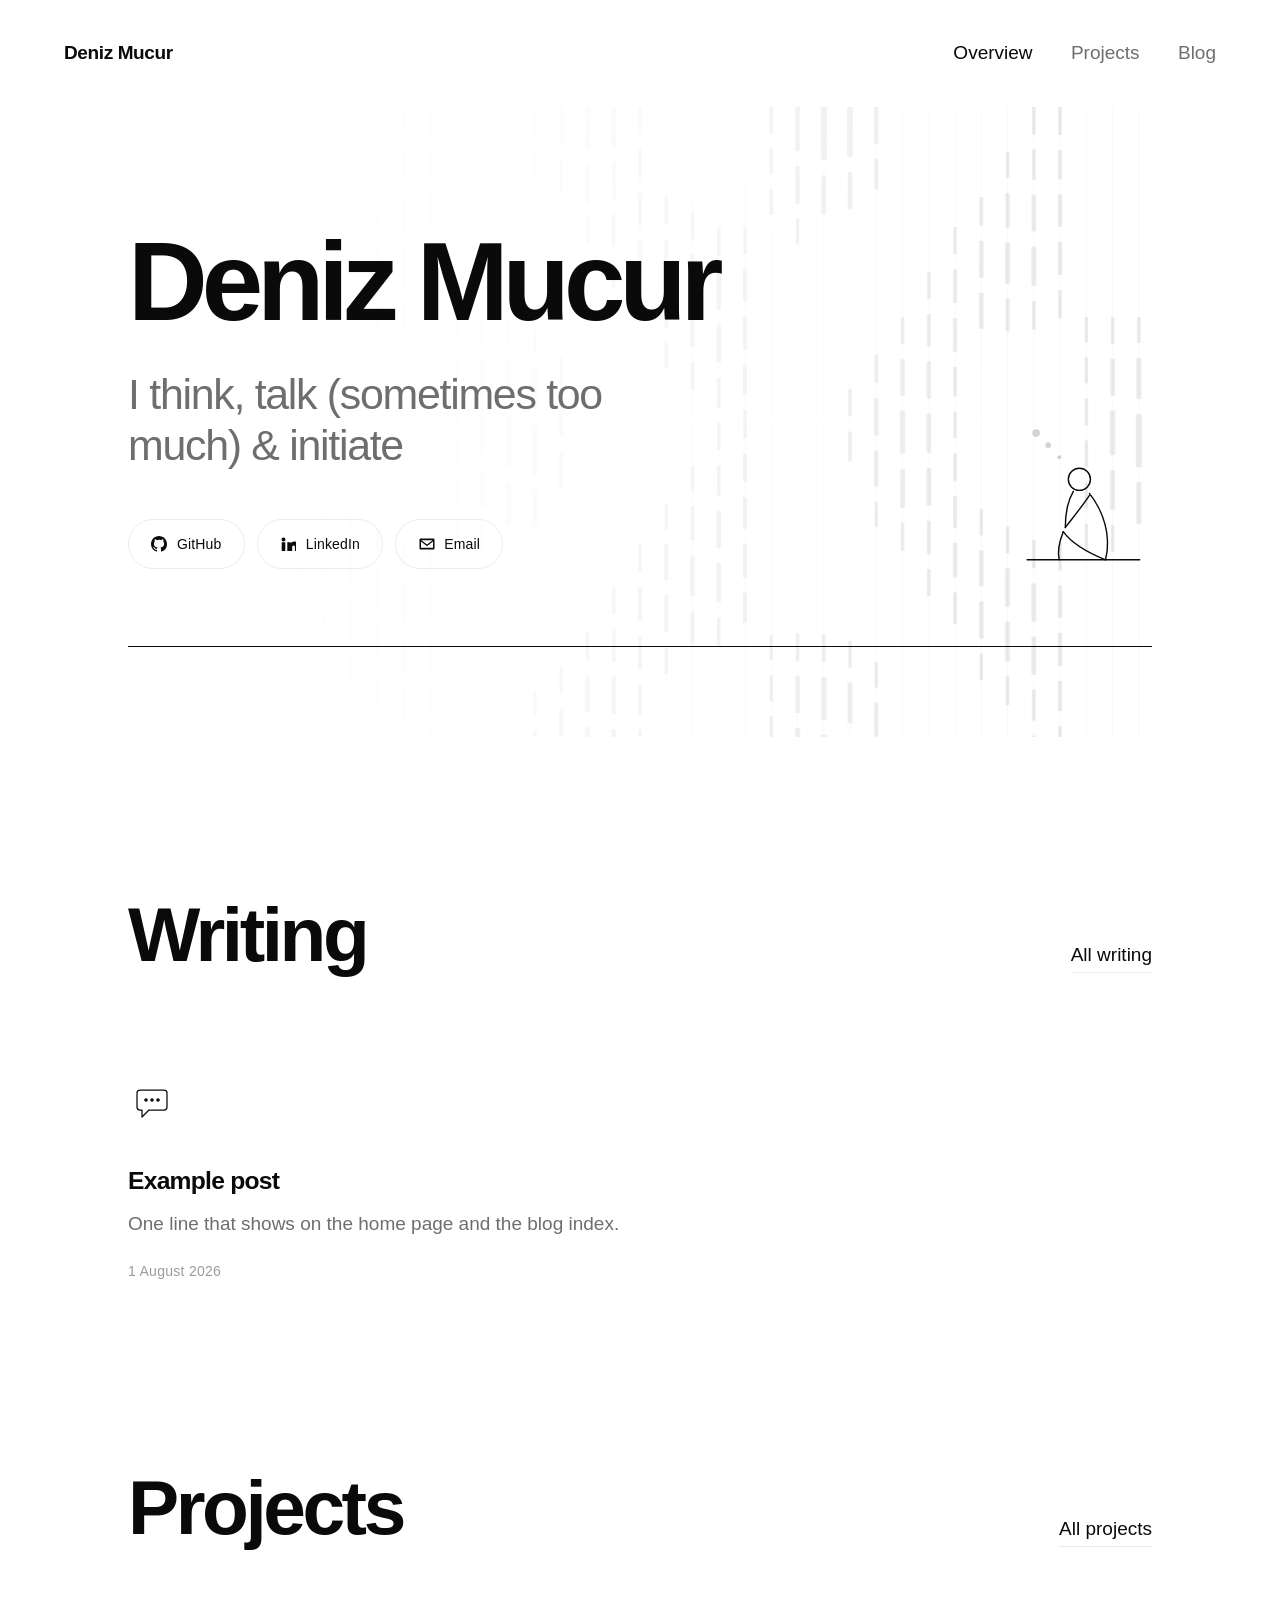
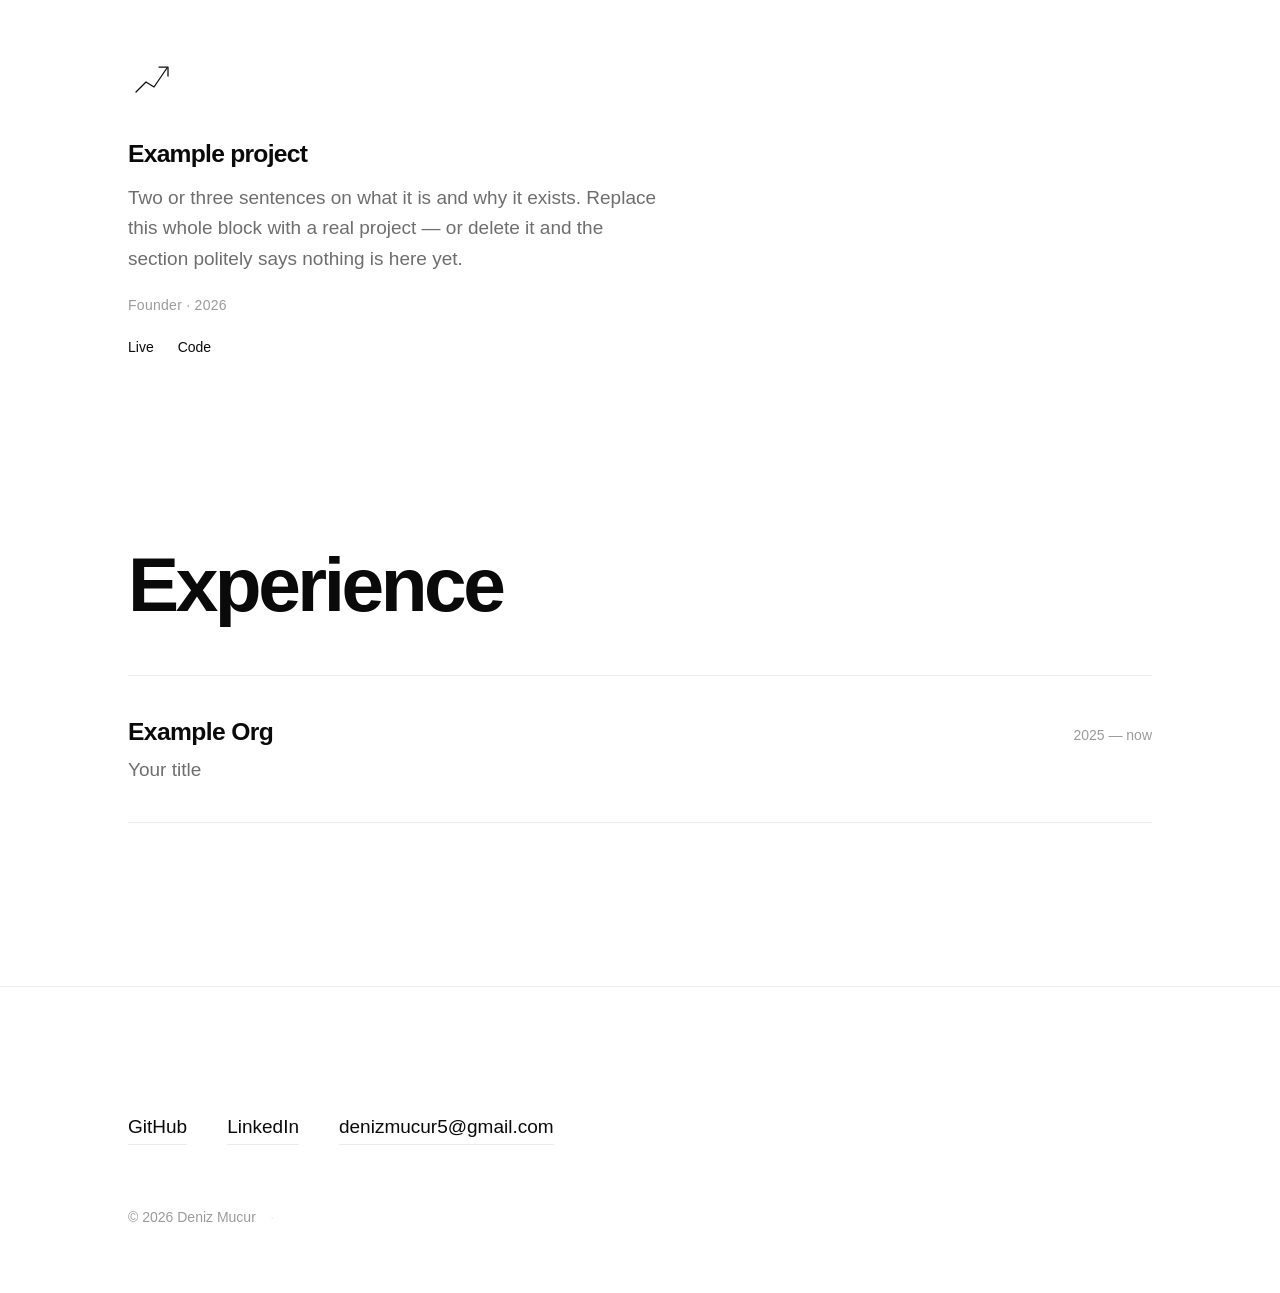
==== commit 10c67226: "Add hero entrance, the thinker, and a bar field behind the hero Hero entrance: each line sits below " ====
--- a/index.html
+++ b/index.html
@@ -21,6 +21,7 @@
     <script defer src="content.js"></script>
     <script defer src="js/glyphs.js"></script>
     <script defer src="js/site.js"></script>
+    <script defer src="js/hero.js"></script>
     <script defer src="js/game.js"></script>
   </head>
 
@@ -31,16 +32,49 @@
 
     <main id="main" class="wrap">
       <section class="hero">
-        <!-- Text below is the fallback for no-JS; content.js is authoritative. -->
-        <h1 class="hero-name" data-hero-name>Deniz Mucur</h1>
-        <p class="hero-tagline" data-hero-tagline>
-          I think, talk (sometimes too much) &amp; initiate
-        </p>
-        <div class="contact" data-contact>
-          <a class="btn" href="https://github.com/denizzmcr">GitHub</a>
-          <a class="btn" href="https://www.linkedin.com/in/deniz-mucur-66b63136b/">LinkedIn</a>
-          <a class="btn" href="mailto:denizmucur5@gmail.com">Email</a>
+        <canvas class="hero-bg" id="hero-bg" aria-hidden="true"></canvas>
+
+        <div class="hero-inner">
+          <div class="hero-copy">
+            <!-- Text below is the fallback for no-JS; content.js is authoritative. -->
+            <h1 class="hero-name">
+              <span class="mask"><span class="lift" data-hero-name>Deniz Mucur</span></span>
+            </h1>
+            <p class="hero-tagline">
+              <span class="mask"><span class="lift" data-hero-tagline>I think, talk (sometimes too much) &amp; initiate</span></span>
+            </p>
+            <div class="contact fade-up" data-contact>
+              <a class="btn" href="https://github.com/denizzmcr">GitHub</a>
+              <a class="btn" href="https://www.linkedin.com/in/deniz-mucur-66b63136b/">LinkedIn</a>
+              <a class="btn" href="mailto:denizmucur5@gmail.com">Email</a>
+            </div>
+          </div>
+
+          <!-- The thinker. Tilts toward the cursor; thoughts stir as you near it. -->
+          <div class="hero-figure fade-up" data-thinker>
+            <svg class="thinker" viewBox="0 0 140 150" role="img"
+                 aria-label="A line drawing of a seated figure, thinking">
+              <g class="thinker-thoughts" aria-hidden="true">
+                <circle class="th th-1" cx="48" cy="38" r="2" />
+                <circle class="th th-2" cx="37" cy="26" r="2.8" />
+                <circle class="th th-3" cx="25" cy="14" r="3.8" />
+              </g>
+              <g class="thinker-body">
+                <path d="M16 140 H128" />
+                <!-- hunched back, up from the hip to the shoulder -->
+                <path d="M94 140 C 100 116, 92 92, 78 74" />
+                <!-- thigh drawn up to a raised knee, then the shin -->
+                <path d="M94 140 C 84 136, 62 126, 52 112" />
+                <path d="M52 112 C 48 122, 46 132, 48 140" />
+                <!-- arm down to the elbow resting on that knee, then up to the chin -->
+                <path d="M78 76 C 70 88, 60 100, 54 108" />
+                <path d="M54 108 C 54 96, 56 82, 62 72" />
+                <circle class="thinker-head" cx="68" cy="60" r="11" />
+              </g>
+            </svg>
+          </div>
         </div>
+
         <div class="hero-rule" aria-hidden="true"></div>
       </section>
 
--- a/css/style.css
+++ b/css/style.css
@@ -211,7 +211,47 @@
 
 /* ── Hero: typography as the artwork ──────────────────────── */
 .hero {
+  position: relative;
   padding: clamp(4rem, 10vw, 11rem) 0 clamp(3rem, 7vw, 7rem);
+}
+/* The bar field sits behind everything and never eats a click. */
+.hero-bg {
+  position: absolute;
+  inset: 0;
+  width: 100%;
+  height: 100%;
+  z-index: 0;
+  pointer-events: none;
+  opacity: 0.7;
+  /* Fades out across the headline so the field belongs to the figure
+     on the right and never competes with the type on the left. */
+  -webkit-mask-image: linear-gradient(
+    100deg,
+    transparent 10%,
+    rgba(0, 0, 0, 0.14) 38%,
+    #000 80%
+  );
+  mask-image: linear-gradient(
+    100deg,
+    transparent 10%,
+    rgba(0, 0, 0, 0.14) 38%,
+    #000 80%
+  );
+}
+.hero-inner,
+.hero-rule {
+  position: relative;
+  z-index: 1;
+}
+.hero-inner {
+  display: flex;
+  align-items: flex-end;
+  justify-content: space-between;
+  flex-wrap: wrap;
+  gap: clamp(2rem, 5vw, 4rem);
+}
+.hero-copy {
+  flex: 1 1 26rem;
 }
 .hero-name {
   font-size: var(--step-4);
@@ -229,20 +269,132 @@
   max-width: 24ch;
 }
 
-/* A CSS-drawn rule that grows on load — the only decoration. */
+/* ── Hero entrance: each line rises out of the ground ─────────
+   A mask clips the line; the inner span starts below it and lifts
+   into place. Long ease, staggered, so the page arrives rather
+   than appears. */
+.mask {
+  display: block;
+  overflow: hidden;
+  /* room for descenders, which would otherwise be clipped */
+  padding-bottom: 0.12em;
+  margin-bottom: -0.12em;
+}
+.lift {
+  display: block;
+}
+@media (prefers-reduced-motion: no-preference) {
+  .lift {
+    transform: translateY(115%);
+    animation: lift 1.5s cubic-bezier(0.16, 1, 0.3, 1) var(--d, 0s) forwards;
+  }
+  .fade-up {
+    opacity: 0;
+    transform: translateY(22px);
+    animation: fade-up 1.2s cubic-bezier(0.16, 1, 0.3, 1) var(--d, 0s) forwards;
+  }
+  .hero-rule {
+    transform: scaleX(0);
+    transform-origin: left center;
+    animation: rule-grow 1.6s cubic-bezier(0.16, 1, 0.3, 1) var(--d, 0s) forwards;
+  }
+}
+@keyframes lift {
+  to {
+    transform: none;
+  }
+}
+@keyframes fade-up {
+  to {
+    opacity: 1;
+    transform: none;
+  }
+}
+@keyframes rule-grow {
+  to {
+    transform: scaleX(1);
+  }
+}
+
+.hero-name .lift {
+  --d: 0.15s;
+}
+.hero-tagline .lift {
+  --d: 0.42s;
+}
+.hero .contact {
+  --d: 0.72s;
+}
+.hero-figure {
+  --d: 0.88s;
+}
 .hero-rule {
+  --d: 1.05s;
   height: 1px;
   background: var(--ink);
   margin-top: clamp(3rem, 6vw, 5rem);
-  transform-origin: left center;
-  animation: rule-grow 1.4s var(--ease) both;
-}
-@keyframes rule-grow {
-  from {
-    transform: scaleX(0);
-  }
-  to {
-    transform: scaleX(1);
+}
+
+/* ── The thinker ──────────────────────────────────────────── */
+.hero-figure {
+  flex: 0 0 auto;
+  width: clamp(6.5rem, 11vw, 9.5rem);
+}
+.thinker {
+  width: 100%;
+  height: auto;
+  overflow: visible;
+  fill: none;
+  stroke: var(--ink);
+  stroke-width: 1.4;
+  stroke-linecap: round;
+  stroke-linejoin: round;
+}
+/* Head leans toward the cursor. JS only sets --tilt; CSS does the moving. */
+.thinker-head {
+  transform: rotate(var(--tilt, 0deg));
+  transform-box: view-box;
+  transform-origin: 78px 74px; /* the neck, so the head pivots on it */
+  transition: transform 0.7s var(--ease);
+}
+.thinker-thoughts circle {
+  fill: var(--ink);
+  stroke: none;
+  opacity: calc(0.18 + var(--think, 0) * 0.62);
+  transition: opacity 0.6s var(--ease);
+}
+@media (prefers-reduced-motion: no-preference) {
+  .thinker-thoughts circle {
+    animation: drift 4.5s ease-in-out infinite;
+  }
+  .th-2 {
+    animation-delay: 0.5s;
+  }
+  .th-3 {
+    animation-delay: 1s;
+  }
+  /* a click sends the top thought off */
+  .hero-figure.has-idea .th-3 {
+    animation: idea 1s var(--ease);
+  }
+}
+@keyframes drift {
+  0%,
+  100% {
+    transform: translateY(0);
+  }
+  50% {
+    transform: translateY(-3px);
+  }
+}
+@keyframes idea {
+  0% {
+    transform: translateY(0) scale(1);
+    opacity: 1;
+  }
+  100% {
+    transform: translateY(-22px) scale(1.8);
+    opacity: 0;
   }
 }
 
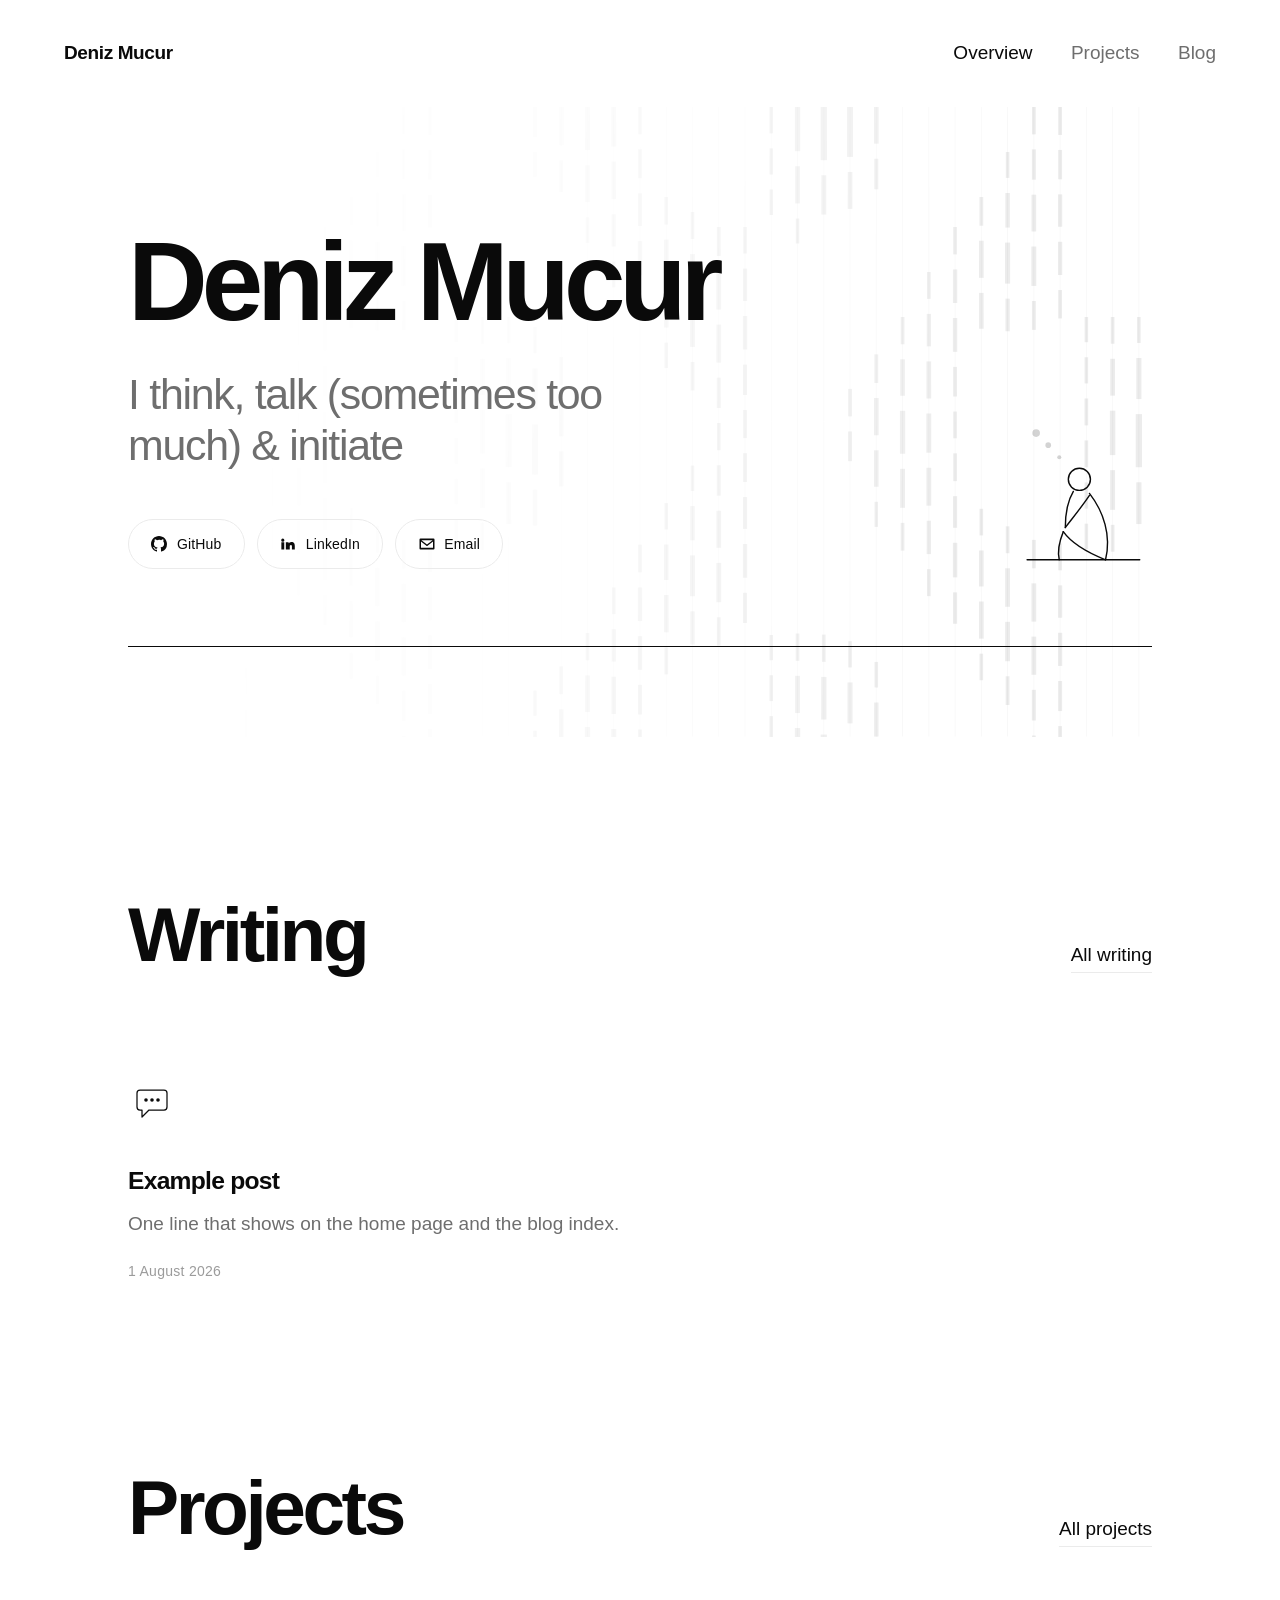
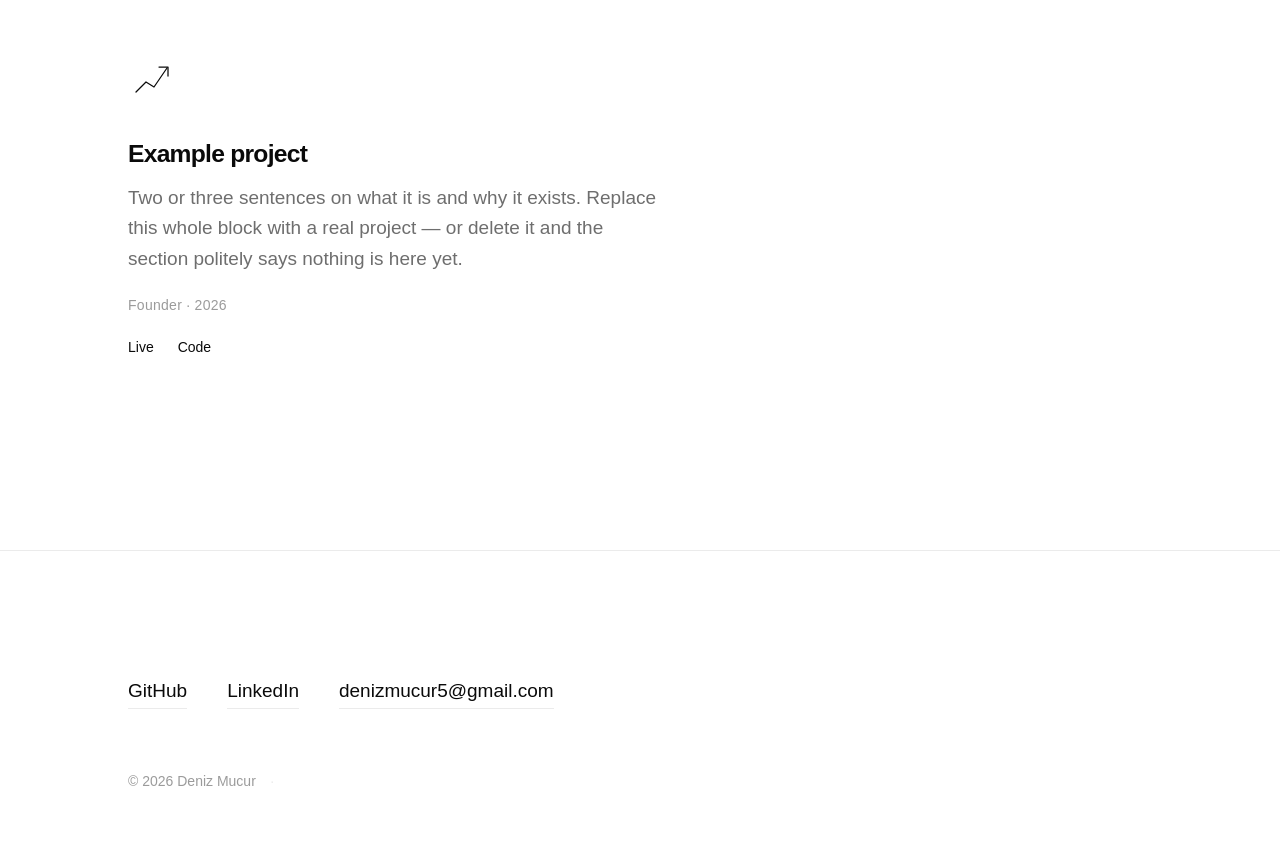
==== commit 97a5c368: "Replace the experience list with an About block and a CV link An About block carries a couple of sen" ====
--- a/index.html
+++ b/index.html
@@ -94,9 +94,12 @@
         <ul class="grid" data-home-projects></ul>
       </section>
 
-      <section class="section">
-        <h2 class="section-title rise">Experience</h2>
-        <ul class="xp-list" data-experience></ul>
+      <section class="section" data-about-section hidden>
+        <h2 class="section-title rise">About</h2>
+        <div class="about rise">
+          <p class="about-text" data-about></p>
+          <p class="about-actions" data-resume></p>
+        </div>
       </section>
     </main>
 
--- a/css/style.css
+++ b/css/style.css
@@ -544,40 +544,19 @@
   display: none;
 }
 
-/* ── Experience ───────────────────────────────────────────── */
-.xp-list {
-  border-top: 1px solid var(--rule);
-}
-.xp {
-  display: flex;
-  flex-wrap: wrap;
-  align-items: baseline;
-  justify-content: space-between;
-  gap: 0.25rem 2rem;
-  padding: clamp(1.5rem, 3vw, 2.25rem) 0;
-  border-bottom: 1px solid var(--rule);
-}
-.xp-org {
-  flex: 1 1 auto;
+/* ── About ────────────────────────────────────────────────── */
+.about-text {
+  max-width: var(--measure);
   font-size: var(--step-1);
-  font-weight: 600;
-  letter-spacing: -0.025em;
-}
-.xp-period {
-  color: var(--faint);
-  font-size: var(--step--1);
-  font-variant-numeric: tabular-nums;
-  white-space: nowrap;
-}
-.xp-role {
-  flex: 1 1 100%;
-  color: var(--muted);
-}
-.xp-note {
-  flex: 1 1 100%;
-  max-width: var(--measure);
-  color: var(--faint);
-  font-size: var(--step--1);
+  line-height: 1.5;
+  letter-spacing: -0.015em;
+}
+.about-text:empty {
+  display: none;
+}
+.about-actions {
+  margin-top: clamp(1.75rem, 3.5vw, 2.75rem);
+  font-size: var(--step-0);
 }
 
 /* ── Page intro ───────────────────────────────────────────── */
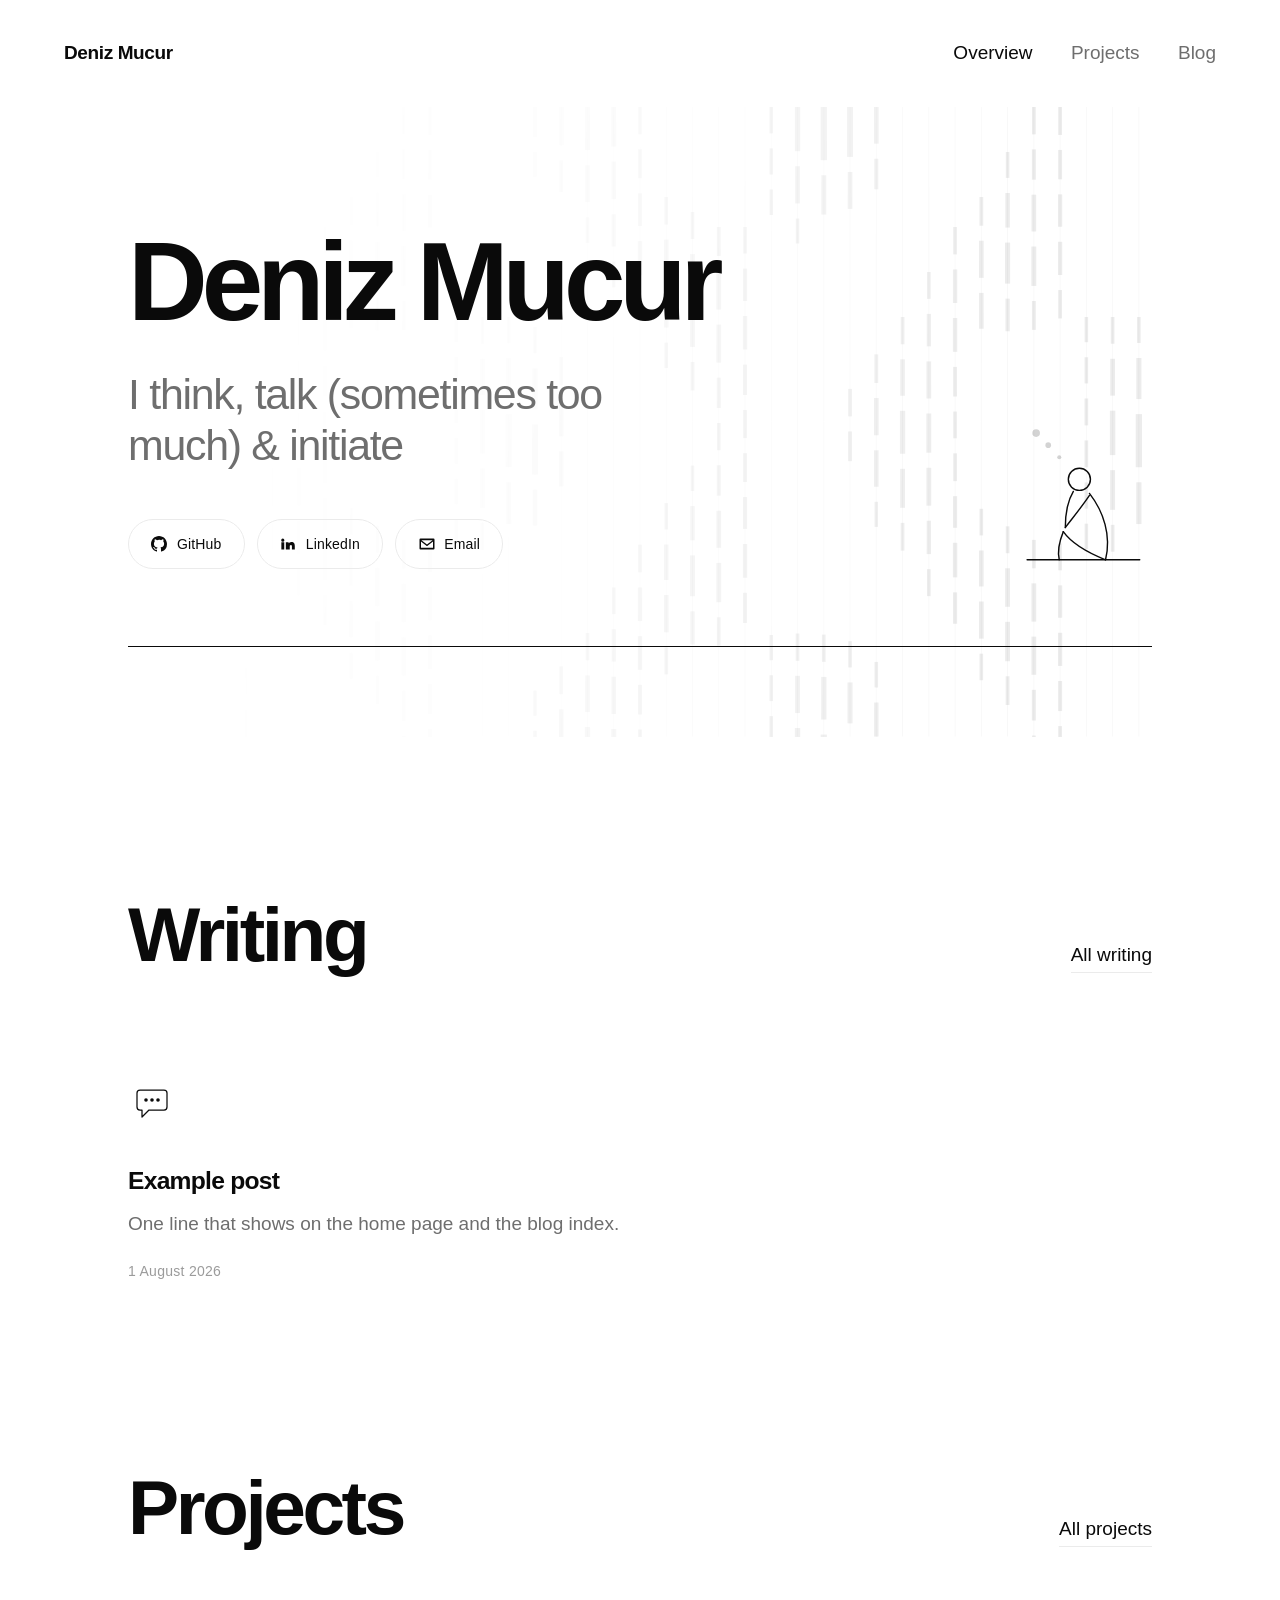
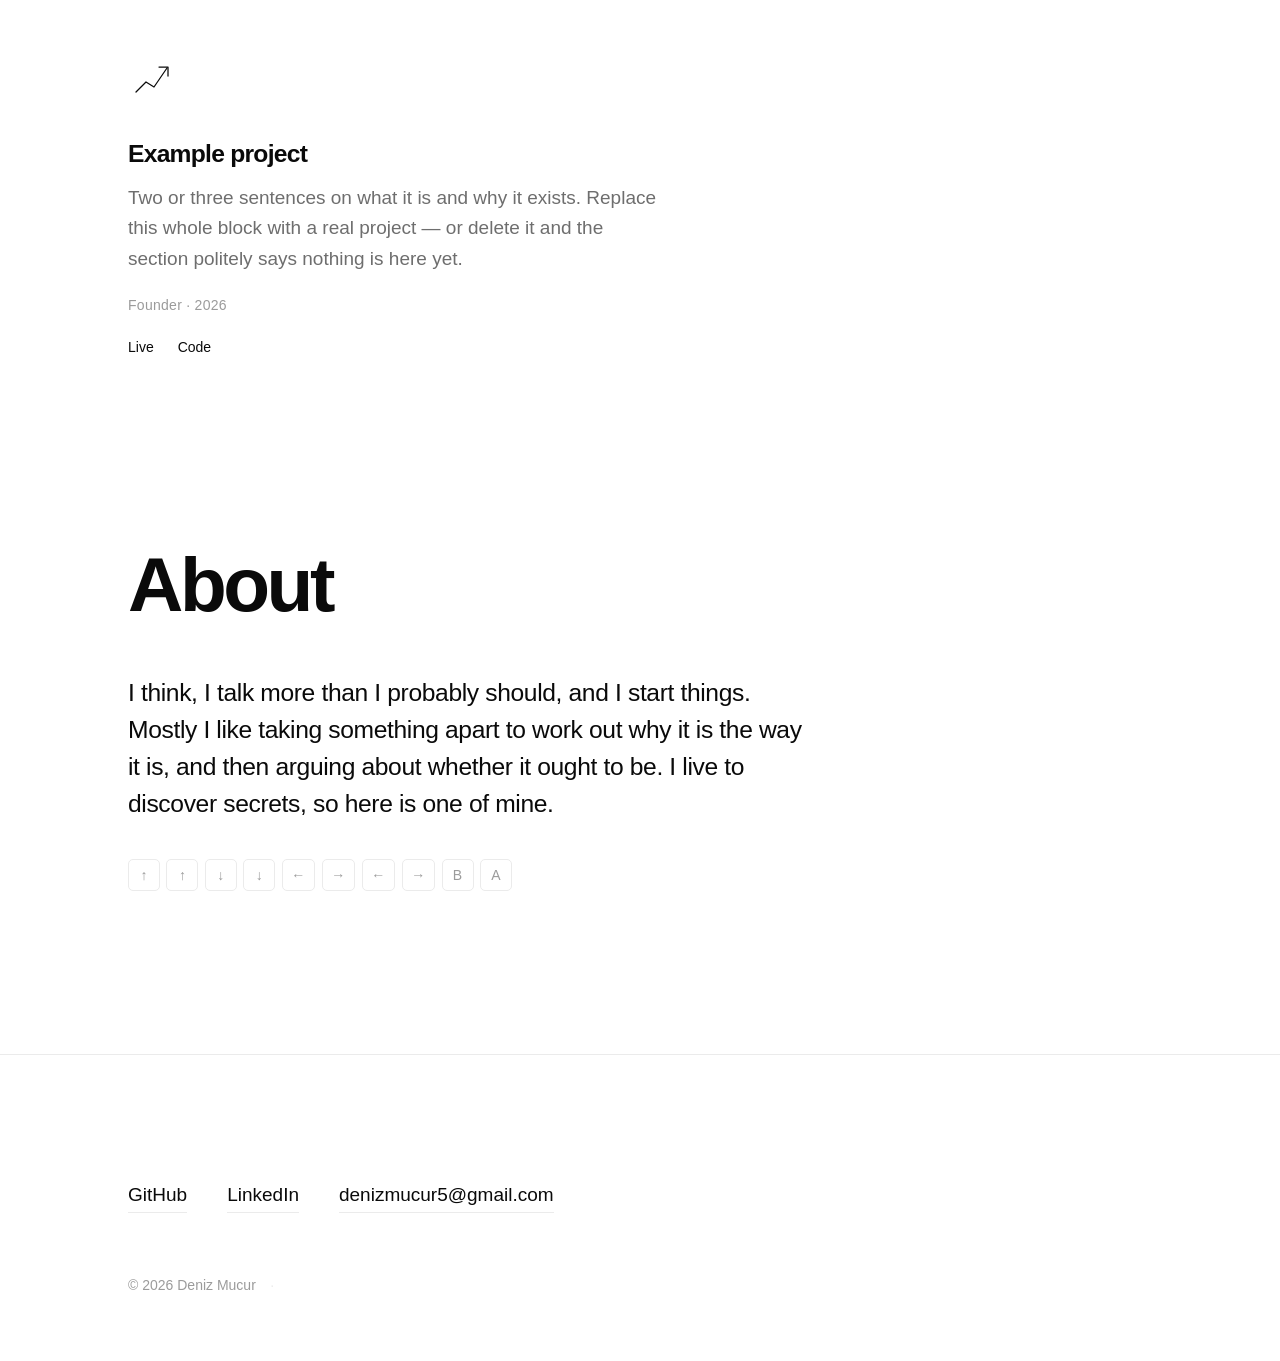
==== commit eb5a771b: "Write the About text and give away the easter egg code profile.about now carries a real bio ending o" ====
--- a/index.html
+++ b/index.html
@@ -98,6 +98,7 @@
         <h2 class="section-title rise">About</h2>
         <div class="about rise">
           <p class="about-text" data-about></p>
+          <p class="about-secret" data-secret></p>
           <p class="about-actions" data-resume></p>
         </div>
       </section>
--- a/css/style.css
+++ b/css/style.css
@@ -554,6 +554,35 @@
 .about-text:empty {
   display: none;
 }
+/* The easter egg code, as key caps that light up together on hover. */
+.about-secret {
+  display: flex;
+  flex-wrap: wrap;
+  gap: 0.4rem;
+  margin-top: clamp(1.5rem, 3vw, 2.25rem);
+}
+.about-secret:empty {
+  display: none;
+}
+.about-secret kbd {
+  min-width: 2rem;
+  padding: 0.5rem 0.55rem;
+  font: 500 var(--step--1) / 1 var(--sans);
+  text-align: center;
+  color: var(--faint);
+  border: 1px solid var(--rule);
+  border-radius: 5px;
+  transition: color 0.35s var(--ease), border-color 0.35s var(--ease),
+    transform 0.35s var(--ease);
+}
+.about-secret:hover kbd {
+  color: var(--ink);
+  border-color: var(--ink);
+}
+.about-secret kbd:hover {
+  transform: translateY(-2px);
+}
+
 .about-actions {
   margin-top: clamp(1.75rem, 3.5vw, 2.75rem);
   font-size: var(--step-0);
